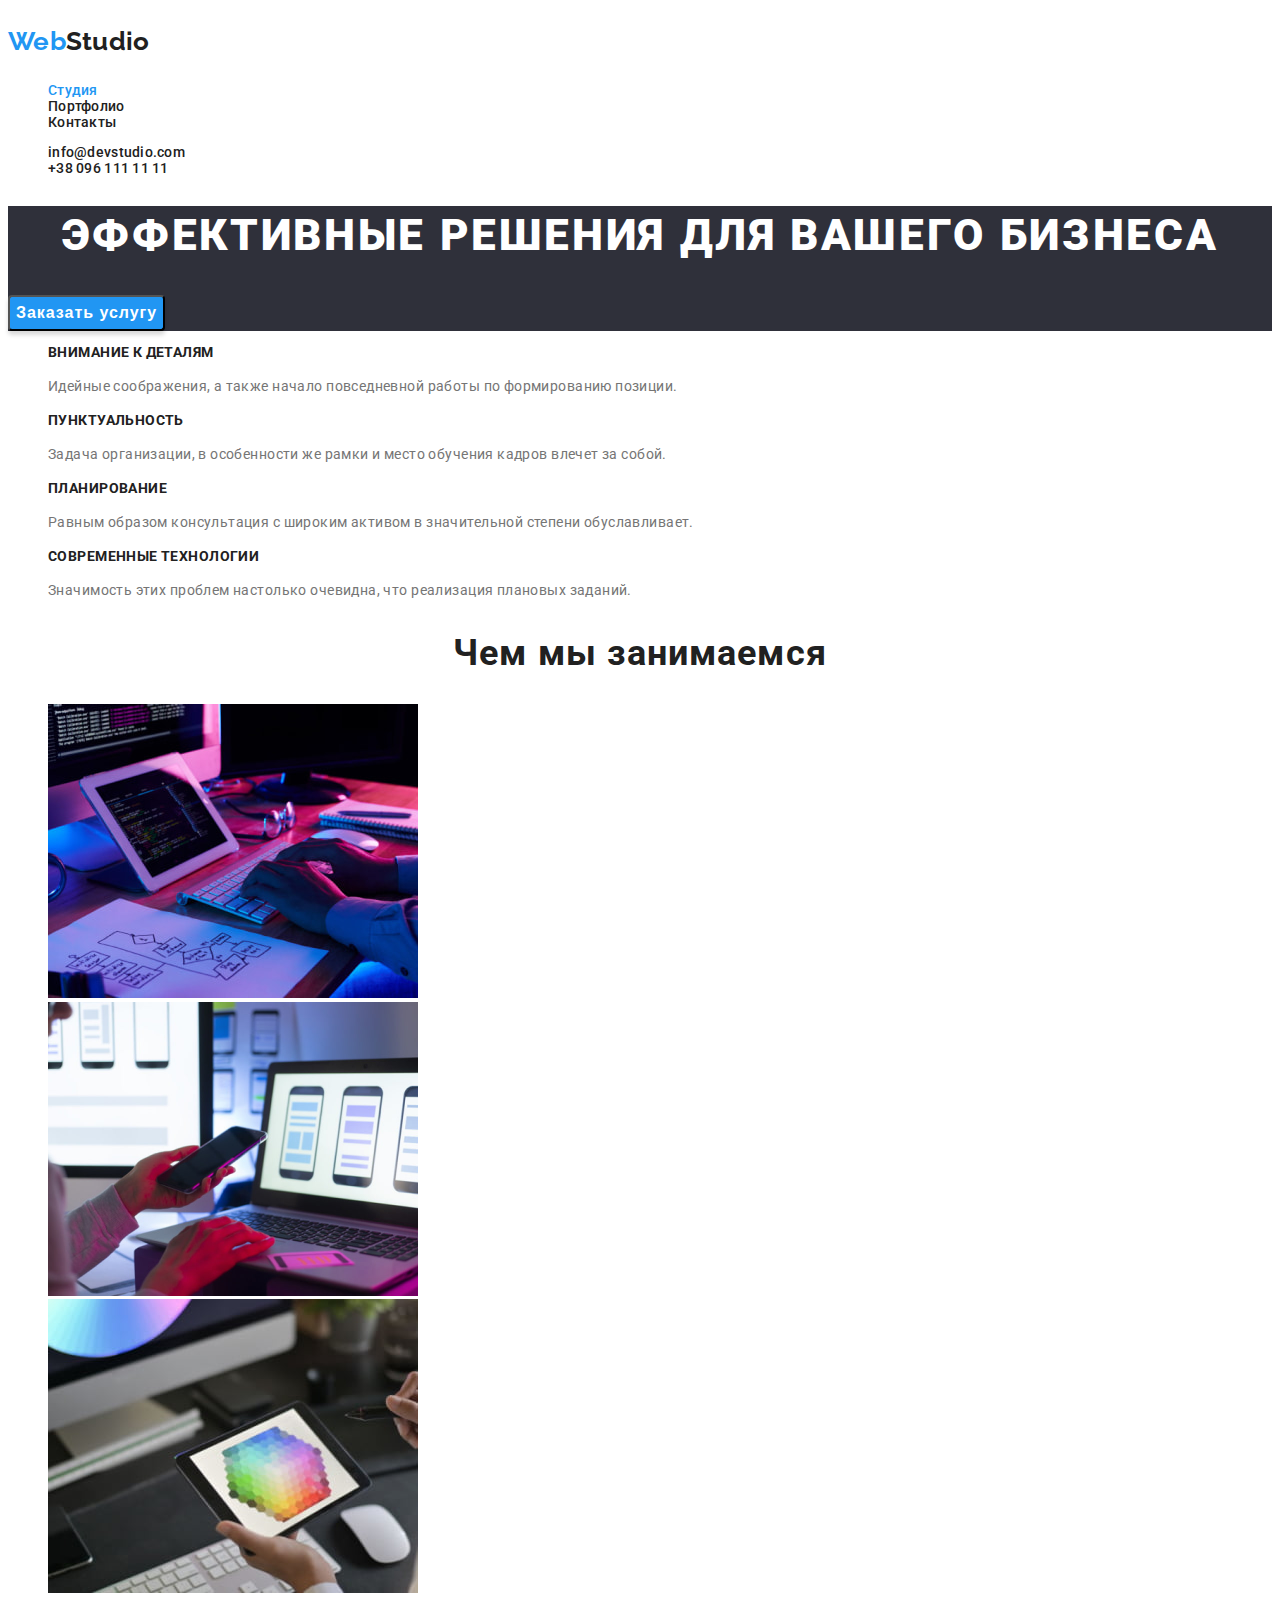
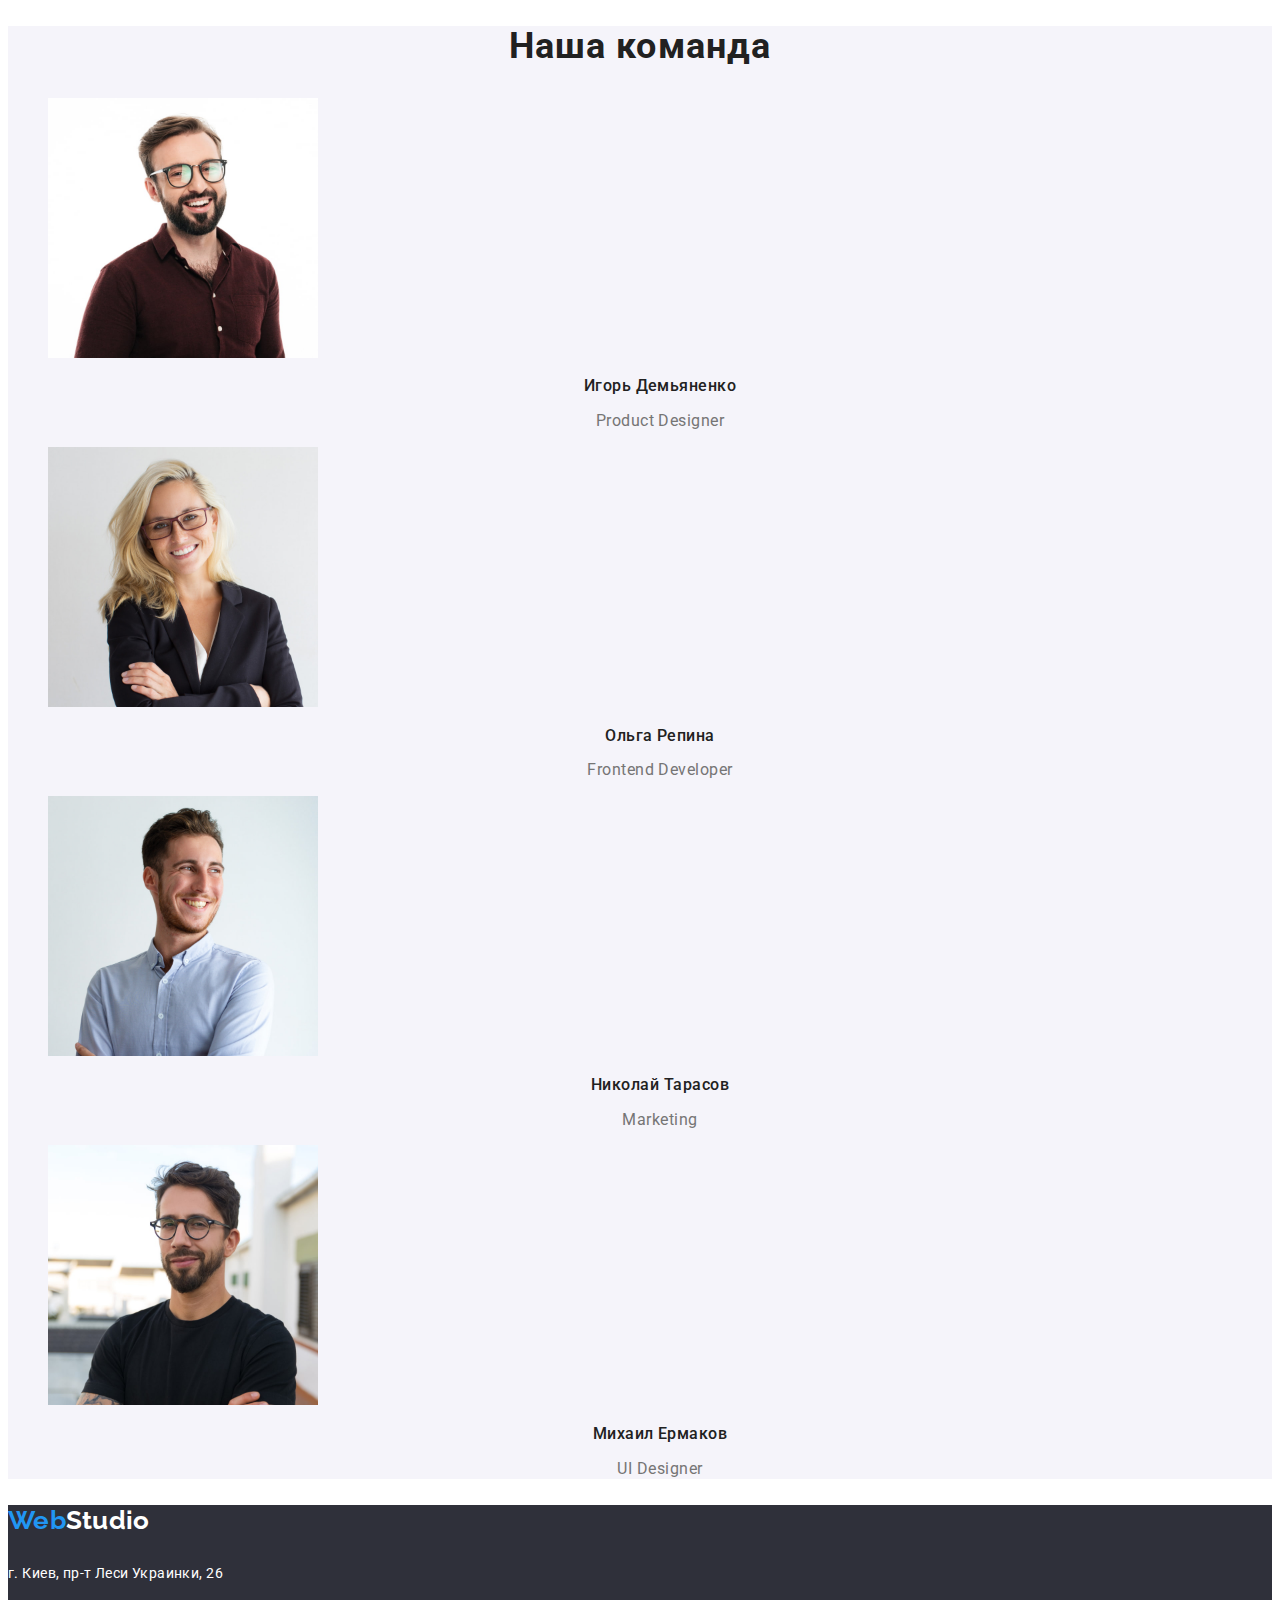
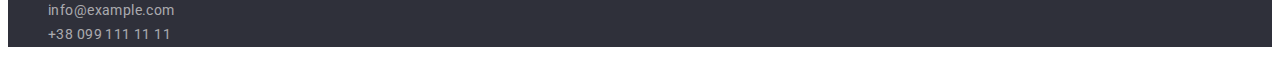
==== index.html @ ae21c17e "Initial commit" ====
<!DOCTYPE html>
<html lang="ru">
<head>
    <meta charset="UTF-8">
    <meta http-equiv="X-UA-Compatible" content="IE=edge">
    <meta name="viewport" content="width=device-width, initial-scale=1.0">
    <title>Web Studio</title>
<!-- Основные шрифты -->
<link rel="preconnect" href="https://fonts.googleapis.com"> 
<link rel="preconnect" href="https://fonts.gstatic.com" crossorigin> 
<link href="https://fonts.googleapis.com/css2?family=Raleway:wght@700&family=Roboto:wght@400;500;700;900&display=swap" rel="stylesheet"/>
<!--Кастомные стили-->
<link rel="stylesheet" href="./css/styles.css"/>
</head>

<body>
  <!--Шапка сайта-->
   <header class="header">
    <nav class="nav">
    <a href="./index.html" class="logo">
      <p lang="en"> <span class="logo-blue">Web</span>Studio</p></a>
     <ul class="site-nav">
       <li><a href="./index.html" style="color: #2196f3" class="site-nav-link current link list">Студия</a></li>
       <li><a href="./portfolio.html" class="site-nav-link link list">Портфолио</a></li>
       <li><a href="" class="site-nav-link link list">Контакты</a></li>
     </ul> 
    </nav>
    <ul class="communication">
   <li> <a class="contact link" href="mailto:info@devstudio.com">info@devstudio.com</a></li>
   <li> <a class="contact link" href="tel:+380961111111">+38 096 111 11 11</a></li>
    </ul>
   </header> 

   <!--Уникальный контент-->
   <main>
     <!-- секция герой -->
     <section class="hero">
<h1 class="hero-header">Эффективные решения для вашего бизнеса</h1>
<button class="button" type="button">Заказать услугу</button>
     </section>

   <!--особенности-->
      <section>
       <ul class="main">
         <li><h3 class="main-title">Внимание к деталям</h3>
         <p class="main-text">Идейные соображения, а также начало повседневной работы по формированию позиции.</p></li>
         <li><h3 class="main-title">Пунктуальность</h3>
         <p class="main-text">Задача организации, в особенности же рамки и место обучения кадров влечет за собой.</p></li>
         <li><h3 class="main-title">Планирование</h3>
         <p class="main-text">Равным образом консультация с широким активом в значительной степени обуславливает.</p></li>
         <li><h3 class="main-title">Современные технологии</h3>
         <p class="main-text">Значимость этих проблем настолько очевидна, что реализация плановых заданий.</p></li>
       </ul>
     </section>

     <section class="work">
       <h2 class="work-title">Чем мы занимаемся</h2>
     <!--Секция фотопрезентация-->
       <ul class="work">
         <li>
           <img src="./images/main/1.jpg" alt="наша работа" width="370" height="294">
         </li>
         <li>
           <img src="./images/main/2.jpg" alt="офис" width="370" height="294">
         </li>
        <li>
          <img src="./images/main/3.jpg" alt="графика" width="370" height="294">
        </li>
      </ul>
    </section>
<!--Секция команда-->
    <section class="team">
      <h2 class="team-title">Наша команда</h2>
<ul class="team-photo">
  <li>
    <img src="./images/team/ihor.jpg" alt="Игорь Демьяненко" width="270" height="260">
    <h3 class="team-name">Игорь Демьяненко</h3>
            <p lang="en" class="team-job">Product Designer</p>
  </li>
  <li>
    <img src="./images/team/olga.jpg" alt="Ольга Репина" width="270" height="260">
    <h3 class="team-name">Ольга Репина</h3>
            <p lang="en" class="team-job">Frontend Developer</p>
  </li>
  <li>
    <img src="./images/team/nikolay.jpg" alt="Николай Тарасов" width="270" height="260">
    <h3 class="team-name">Николай Тарасов</h3>
            <p lang="en" class="team-job">Marketing</p>
  </li>
  <li>
    <img src="./images/team/michael.jpg" alt="Михаил Ермаков" width="270" height="260">
    <h3 class="team-name">Михаил Ермаков</h3>
            <p lang="en" class="team-job">UI Designer</p>
  </li>
</ul>
    </section>
   </main>

   <footer class="footer">
    <a href="./index.html" class="logo-footer">
      <p lang="en"> <span class="logo-fw">Web</span>Studio</p></a>
    <address class="address">г. Киев, пр-т Леси Украинки, 26
  <ul>
 <li class="footer-address">
    <a href="mailto:info@example.com" class="footer-info">info@example.com</a>
  </li>
  <li class="footer-address">
    <a href="tel:+380991111111" class="footer-info">+38 099 111 11 11</a>
  </li>
</ul>
</address>
</footer>
  
</body>
</html>
---- css/styles.css ----
:root {
/* Основные шрифты и цвета */
--main-font: Roboto, sans-serif;
--secondary-font: Raleway, sans-serif;
color: #212121;
color: #757575;
color: #FFFFFF;
color: #2196F3;
color: #F5F4FA;
color: rgba(255, 255, 255, 0.6);}

body{
font-family: "Roboto";
font-size: 14px;
line-height: 1.17;
letter-spacing: 0.02em;
color: #212121;}

.logo-blue {color: #2196F3;}
.logo{
    text-decoration: none;
    font-family: 'Raleway';
    font-weight: 700;
    font-size: 26px;
    line-height: 1.19;
    color: #212121;}

.site-nav{
list-style:none;
font-weight: 500;
font-size: 14px;
line-height: 1.14;}
 
.link {text-decoration: none; list-style:none; color: #212121;}
.link:hover, .link:focus{color:  #2196F3}
.communication {
    text-decoration:none; list-style:none;
    font-weight: 500;
    font-size: 14px;
    line-height: 1.14;
    color: #757575;}

.hero {
background: #2F303A;
color: #FFFFFF;
font-weight: 900;
font-size: 44px;
line-height: 1.36;
text-align: center;
letter-spacing: 0.06em;
text-transform: uppercase;}
.hero-header {
    font-weight: 900;
    font-size: 44px;
    line-height: 1.36;
    text-align: center;
    letter-spacing: 0.06em;
    text-transform: uppercase;
    color: #FFFFFF;}

.button {
    font-weight: 700;
    font-size: 16px;
    line-height: 1.87;
    display: flex;
    align-items: center;
    text-align: center;
    letter-spacing: 0.06em;
    color: #FFFFFF;
    background: #2196F3;
    box-shadow: 0px 4px 4px rgba(0, 0, 0, 0.15);
    border-radius: 4px; }
.button:hover {
    font-weight: 700;
    font-size: 16px;
    line-height: 1.87;
    display: flex;
    align-items: center;
    text-align: center;
    letter-spacing: 0.06em;
    color: #FFFFFF;
    background: #188CE8;}

.main { list-style: none; background:#FFFFFF; ;}
.main-title {
    font-weight: 700;
    font-size: 14px;
    line-height: 1.14;
    letter-spacing: 0.03em;
    text-transform: uppercase;
    color: #212121;}
.main-text {
    font-weight: 400;
    font-size: 14px;
    line-height: 1.71;
    letter-spacing: 0.03em;
    color: #757575;}

.work {list-style:none;background: #FFFFFF;}
.work-title {
    font-weight: 700;
    font-size: 36px;
    line-height: 1.16;
    text-align: center;
    letter-spacing: 0.03em;
    color: #212121;}

.team {background: #F5F4FA;}
.team-title {
    font-weight: 700;
    font-size: 36px;
    line-height: 1.16;
    text-align: center;
    letter-spacing: 0.03em;
    color: #212121;}
.team-photo {list-style:none;}
.team-name {
    font-weight: 500;
    font-size: 16px;
    line-height: 1.18;
    text-align: center;
    letter-spacing: 0.03em;
    color: #212121; }
.team-job {
font-weight: 400;
font-size: 16px;
line-height: 1.18;
text-align: center;
letter-spacing: 0.03em;
color: #757575;}

.footer {background:#2F303A;}

.logo-fw {color: #2196F3;}
.logo-footer {text-decoration: none;
    font-family: 'Raleway';
    font-weight: 700;
    font-size: 26px;
    line-height: 1.19;
    color: #FFFFFF;}
.address {
font-style: normal;
font-weight: 400;
font-size: 14px;
line-height: 1.71;
letter-spacing: 0.03em;
color: #FFFFFF;}

.footer-address {list-style: none;}
.footer-info {
text-decoration: none;
font-style: normal;
font-weight: 400;
font-size: 14px;
line-height: 1.71;
letter-spacing: 0.03em;
color: rgba(255, 255, 255, 0.6);
}

.footer .footer-info:hover,
.footer .footer-info:focus {
  color: var(--color-accent);}
.portfolio {list-style: none;}
.portfolio-title {
font-weight: 700;
font-size: 18px;
line-height: 2;
letter-spacing: 0.06em;
color: #212121;}

.portfolio-type {
font-weight: 400;
font-size: 16px;
line-height: 1.87;
letter-spacing: 0.03em;
color: #757575}

button {
    appearance: auto;
    writing-mode: horizontal-tb;
    text-rendering: auto;
    color: -internal-light-dark(black, white);
    letter-spacing: normal;
    word-spacing: normal;
    line-height: normal;
    text-transform: none;
    text-indent: 0px;
    text-shadow: none;
    display: inline-block;
    text-align: center;
    align-items: flex-start;
    cursor: pointer;
    box-sizing: border-box;
    background-color: -internal-light-dark(rgb(239, 239, 239), rgb(59, 59, 59));
    margin: 0em;
    padding: 1px 6px;
    border-width: 2px;
    border-style: outset;
    border-color: -internal-light-dark(rgb(118, 118, 118), rgb(133, 133, 133));
    border-image: initial;
font-style: normal;
font-weight: 500;
font-size: 16px;
line-height:1.62;
text-align: center;
letter-spacing: 0.03em;
color: #212121}

.all-button {list-style: none;}
.button1 {
    font-weight: 500;
    font-size: 16px;
    line-height: 1.62;
    text-align: center;
    letter-spacing: 0.03em;
    color: #FFFFFF;
    background: #2196F3;
    box-shadow: 0px 3px 1px rgba(0, 0, 0, 0.1), 0px 1px 2px rgba(0, 0, 0, 0.08), 0px 2px 2px rgba(0, 0, 0, 0.12);
    border-radius: 4px;}

.allbuttons {
    font-weight: 500;
    font-size: 16px;
    line-height: 1.62;
    text-align: center;
    letter-spacing: 0.03em;
    color: #212121;
width: 128px;
height: 38px;
left: 576px;
top: 174px;
background: #F5F4FA;
border-radius: 4px;}
.allbuttons:hover, .allbuttons:focus {
    font-weight: 500;
    font-size: 16px;
    line-height: 1.62;
    text-align: center;
    letter-spacing: 0.03em;
    color: #FFFFFF;
    background: #2196F3;
    box-shadow: 0px 3px 1px rgba(0, 0, 0, 0.1), 0px 1px 2px rgba(0, 0, 0, 0.08), 0px 2px 2px rgba(0, 0, 0, 0.12);
    border-radius: 4px;}
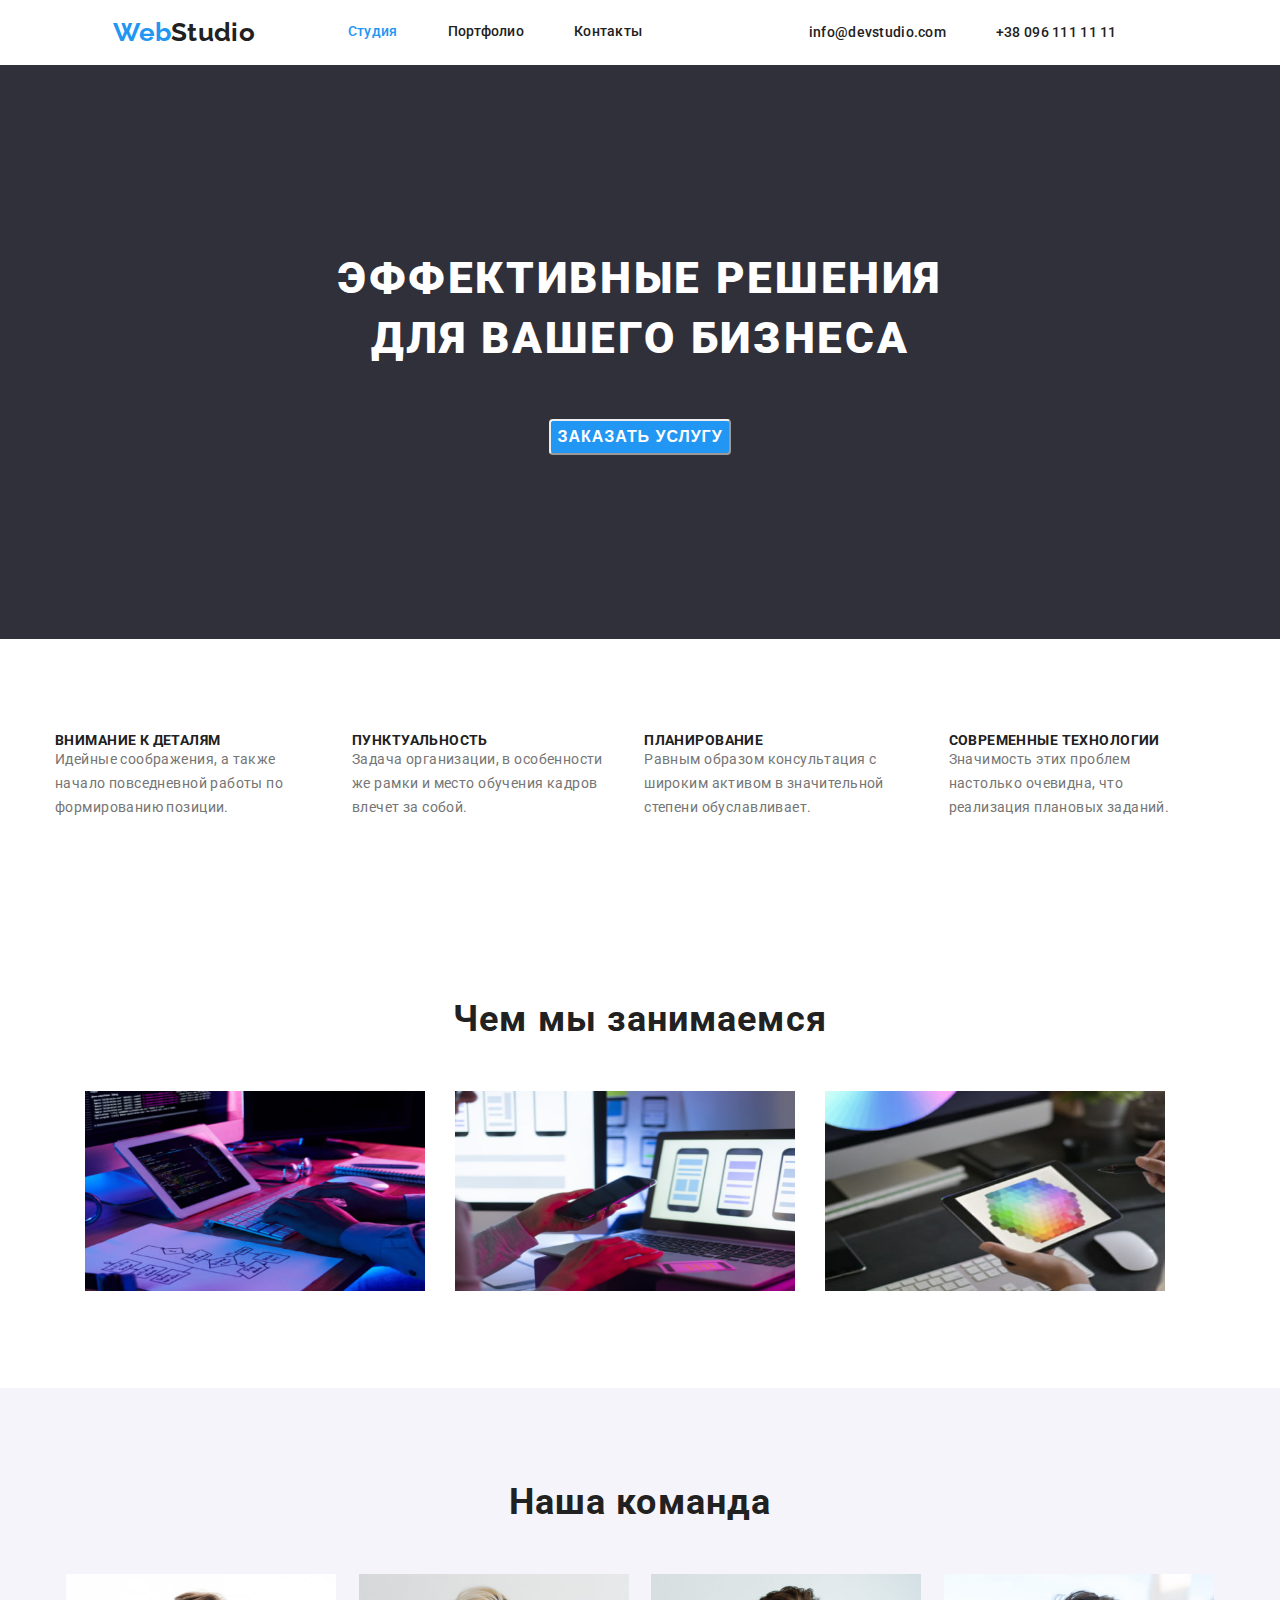
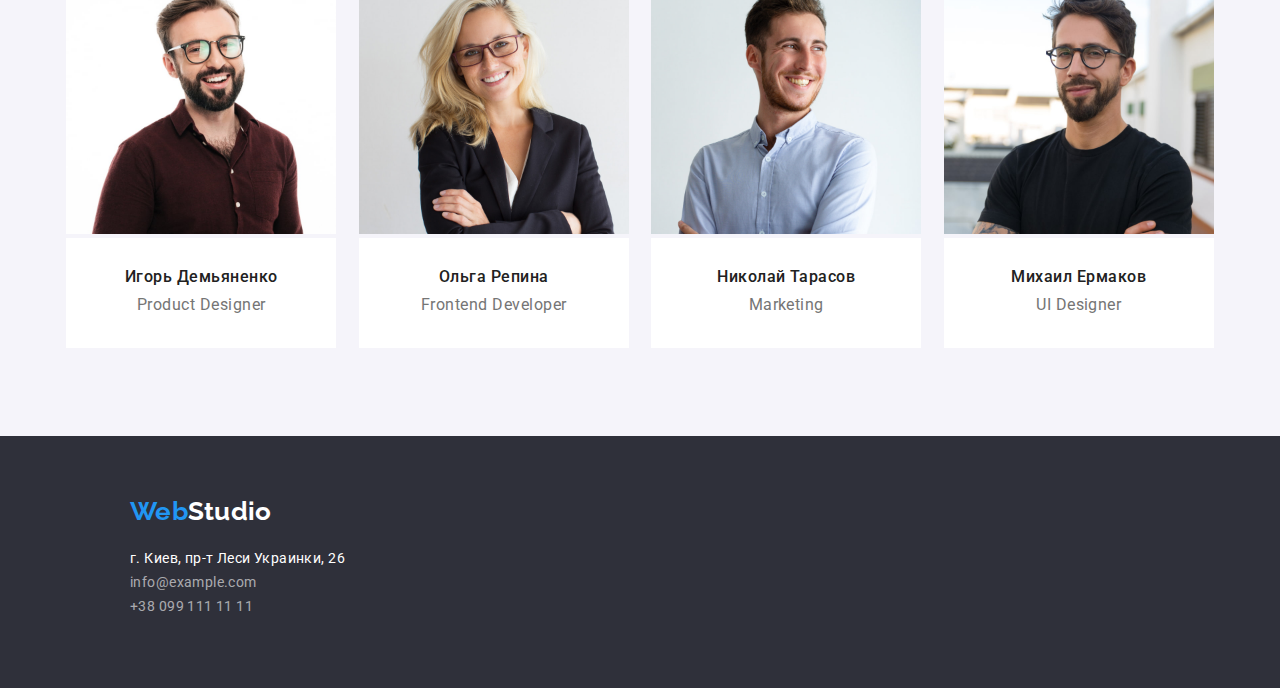
==== commit ce5bec49: "final" ====
--- a/index.html
+++ b/index.html
@@ -10,12 +10,14 @@
 <link rel="preconnect" href="https://fonts.gstatic.com" crossorigin> 
 <link href="https://fonts.googleapis.com/css2?family=Raleway:wght@700&family=Roboto:wght@400;500;700;900&display=swap" rel="stylesheet"/>
 <!--Кастомные стили-->
+<link rel="stylesheet" href="https://cdnjs.cloudflare.com/ajax/libs/modern-normalize/1.1.0/modern-normalize.min.css" integrity="sha512-wpPYUAdjBVSE4KJnH1VR1HeZfpl1ub8YT/NKx4PuQ5NmX2tKuGu6U/JRp5y+Y8XG2tV+wKQpNHVUX03MfMFn9Q==" crossorigin="anonymous" referrerpolicy="no-referrer" />
 <link rel="stylesheet" href="./css/styles.css"/>
 </head>
 
 <body>
   <!--Шапка сайта-->
    <header class="header">
+    <div class="container header">
     <nav class="nav">
     <a href="./index.html" class="logo">
       <p lang="en"> <span class="logo-blue">Web</span>Studio</p></a>
@@ -29,18 +31,21 @@
    <li> <a class="contact link" href="mailto:info@devstudio.com">info@devstudio.com</a></li>
    <li> <a class="contact link" href="tel:+380961111111">+38 096 111 11 11</a></li>
     </ul>
-   </header> 
+   </header> </div>
 
    <!--Уникальный контент-->
    <main>
      <!-- секция герой -->
-     <section class="hero">
-<h1 class="hero-header">Эффективные решения для вашего бизнеса</h1>
-<button class="button" type="button">Заказать услугу</button>
+     <section class="hero-section">
+       <div class="container hero">
+<h1 class="hero-header hero">Эффективные решения для вашего бизнеса</h1>
+<button class="button hero" type="button">Заказать услугу</button>
+       </div>
      </section>
 
    <!--особенности-->
       <section>
+        <div class="container">
        <ul class="main">
          <li><h3 class="main-title">Внимание к деталям</h3>
          <p class="main-text">Идейные соображения, а также начало повседневной работы по формированию позиции.</p></li>
@@ -52,24 +57,30 @@
          <p class="main-text">Значимость этих проблем настолько очевидна, что реализация плановых заданий.</p></li>
        </ul>
      </section>
+  <!--Секция фотопрезентация-->
+     
+<section>
+  <div class="wtitle">
+    <h2 class="work-title">Чем мы занимаемся</h2>
 
-     <section class="work">
-       <h2 class="work-title">Чем мы занимаемся</h2>
-     <!--Секция фотопрезентация-->
+
+
        <ul class="work">
-         <li>
-           <img src="./images/main/1.jpg" alt="наша работа" width="370" height="294">
+         <li class="photowork">
+           <img  class="workphoto" src="./images/main/1.jpg" alt="наша работа" width="370" height="294">
          </li>
-         <li>
-           <img src="./images/main/2.jpg" alt="офис" width="370" height="294">
+         <li class="photowork">
+           <img class="workphoto" src="./images/main/2.jpg" alt="офис" width="370" height="294">
          </li>
-        <li>
-          <img src="./images/main/3.jpg" alt="графика" width="370" height="294">
+        <li  class="photowork">
+          <img class="workphoto" src="./images/main/3.jpg" alt="графика" width="370" height="294">
         </li>
       </ul>
+    </div>
     </section>
 <!--Секция команда-->
     <section class="team">
+      <div class="team container">
       <h2 class="team-title">Наша команда</h2>
 <ul class="team-photo">
   <li>
@@ -93,10 +104,12 @@
             <p lang="en" class="team-job">UI Designer</p>
   </li>
 </ul>
+</div>
     </section>
    </main>
 
    <footer class="footer">
+     <div class="container footer">
     <a href="./index.html" class="logo-footer">
       <p lang="en"> <span class="logo-fw">Web</span>Studio</p></a>
     <address class="address">г. Киев, пр-т Леси Украинки, 26
@@ -108,8 +121,9 @@
     <a href="tel:+380991111111" class="footer-info">+38 099 111 11 11</a>
   </li>
 </ul>
+</div>
 </address>
 </footer>
   
 </body>
-</html>+</html>
--- a/css/styles.css
+++ b/css/styles.css
@@ -1,243 +1,335 @@
 :root {
-/* Основные шрифты и цвета */
---main-font: Roboto, sans-serif;
---secondary-font: Raleway, sans-serif;
-color: #212121;
-color: #757575;
-color: #FFFFFF;
-color: #2196F3;
-color: #F5F4FA;
-color: rgba(255, 255, 255, 0.6);}
-
-body{
-font-family: "Roboto";
-font-size: 14px;
-line-height: 1.17;
-letter-spacing: 0.02em;
-color: #212121;}
-
-.logo-blue {color: #2196F3;}
-.logo{
-    text-decoration: none;
-    font-family: 'Raleway';
-    font-weight: 700;
-    font-size: 26px;
-    line-height: 1.19;
+    /* Основные шрифты и цвета */
+    --main-font: Roboto, sans-serif;
+    --secondary-font: Raleway, sans-serif;
+    color: #212121;
+    color: #757575;
+    color: #FFFFFF;
+    color: #2196F3;
+    color: #F5F4FA;
+    color: rgba(255, 255, 255, 0.6);}
+    * {
+    margin:0;
+    padding:0;
+    list-style:none;
+    box-sizing:border-box;
+    }
+    
+    h1,
+    h2,
+    h3,
+    h4,
+    h5,
+    h6,
+    p { margin: 0; text-decoration: none;}
+     ul, ol {margin:0;padding-left:0;}
+    button {cursor:pointer;}
+    body {
+    margin:0 auto; 
+    
+    font-family:"Roboto", sans-serif;
+    font-size: 14px;
+    line-height: 1.17;
+    letter-spacing: 0.02em;
     color: #212121;}
-
-.site-nav{
-list-style:none;
-font-weight: 500;
-font-size: 14px;
-line-height: 1.14;}
- 
-.link {text-decoration: none; list-style:none; color: #212121;}
-.link:hover, .link:focus{color:  #2196F3}
-.communication {
-    text-decoration:none; list-style:none;
+    
+    .container {
+        display:flex;
+        flex-direction:row;
+        width: 1200px;
+        padding-left: 15px;
+        padding-right: 15px;
+        margin: 0 auto;
+    }
+    
+    
+    .header {
+        display:flex; 
+        justify-content: space-around;
+        max-height:80px ;
+        align-items: center;
+    }
+    .logo-blue {color: #2196F3;}
+    .logo{
+        display:flex;
+        text-decoration: none;
+        font-family: 'Raleway';
+        font-weight: 700;
+        font-size: 26px;
+        line-height: 1.19;
+        color: #212121;
+        padding-right: 93px;
+        align-items: center;}
+    
+    .site-nav{
+    list-style:none;
     font-weight: 500;
     font-size: 14px;
     line-height: 1.14;
-    color: #757575;}
-
-.hero {
-background: #2F303A;
-color: #FFFFFF;
-font-weight: 900;
-font-size: 44px;
-line-height: 1.36;
-text-align: center;
-letter-spacing: 0.06em;
-text-transform: uppercase;}
-.hero-header {
+    display:flex; 
+    align-items: center;
+    justify-content:space-around;
+    padding-top: 24px;
+    padding-bottom: 25px;
+    
+    }
+     
+    .link {text-decoration: none; list-style:none; color: #212121;margin-right: 50px;}
+    .link:hover, .link:focus{color:  #2196F3}
+    .communication {
+        text-decoration:none; list-style:none;
+        font-weight: 500;
+        font-size: 14px;
+        line-height: 1.14;
+        color: #757575;
+        display:flex;
+        align-items: center; 
+        
+    }
+    
+    .hero {
+    background: #2F303A;
+    color: #FFFFFF;
     font-weight: 900;
     font-size: 44px;
     line-height: 1.36;
     text-align: center;
     letter-spacing: 0.06em;
     text-transform: uppercase;
-    color: #FFFFFF;}
-
-.button {
-    font-weight: 700;
+    display: flex;
+      flex-direction: column;
+      justify-content: center;
+      align-items: center;
+      
+    }
+    .hero-section {
+        padding-top: 184px;
+        padding-bottom: 184px;
+        background-color:  #2F303A;
+        margin-bottom: 94px;}
+    .hero-header {
+        font-weight: 900;
+        font-size: 44px;
+        line-height: 1.36;
+        text-align: center;
+        letter-spacing: 0.06em;
+        text-transform: uppercase;
+        color: #FFFFFF;
+        display:flex; 
+        max-width: 696px;
+    padding-bottom: 50px;
+    }
+    
+    .button {
+        font-weight: 700;
+        font-size: 16px;
+        line-height: 1.87;
+        display: flex;
+        align-items: center;
+        text-align: center;
+        letter-spacing: 0.06em;
+        color: #FFFFFF;
+        background: #2196F3;
+        box-shadow: 0px 1px 1px rgba(0, 0, 0, 0);
+        border-radius: 4px;}
+    .button:hover {
+        font-weight: 700;
+        font-size: 16px;
+        line-height: 1.87;
+        display: flex;
+        align-items: center;
+        text-align: center;
+        letter-spacing: 0.06em;
+        color: #FFFFFF;
+        background: #188CE8;}
+    
+    .main { list-style: none; background:#FFFFFF; 
+        display:flex;
+    }
+    .main-title {
+        font-weight: 700;
+        font-size: 14px;
+        line-height: 1.14;
+        letter-spacing: 0.03em;
+        text-transform: uppercase;
+        color: #212121;}
+    .main-text {
+        font-weight: 400;
+        font-size: 14px;
+        line-height: 1.71;
+        letter-spacing: 0.03em;
+        color: #757575; 
+        display:flex;
+        padding-right: 30px; 
+        padding-bottom: 179px;}
+    
+    
+    
+    .work-title {
+        font-weight: 700;
+        font-size: 36px;
+        line-height: 1.16;
+        text-align: center;
+        letter-spacing: 0.03em;
+        color: #212121; display: flex; justify-content: center;padding-bottom: 50px;}
+    
+    .work {display: flex; flex-wrap:wrap;justify-content: center;}
+    
+    .workphoto {padding-right: 30px;padding-bottom: 94px;}
+    
+    
+    
+    
+    .team {background: #F5F4FA; display:block;flex-wrap: wrap; max-height: 648px;}
+    .team-title {
+        font-weight: 700;
+        font-size: 36px;
+        line-height: 1.16;
+        text-align: center;
+        letter-spacing: 0.03em;
+        color: #212121;
+    padding-top: 94px; padding-bottom: 50px;}
+    .team-photo {list-style:none;display:flex; justify-content: space-around;padding-bottom: 94px;}
+    .team-name {
+        font-weight: 500;
+        font-size: 16px;
+        line-height: 1.18;
+        text-align: center;
+        letter-spacing: 0.03em;
+        color: #212121; padding-top: 30px;background-color: #FFFFFF;}
+    .team-job {
+    font-weight: 400;
     font-size: 16px;
-    line-height: 1.87;
-    display: flex;
-    align-items: center;
+    line-height: 1.18;
     text-align: center;
-    letter-spacing: 0.06em;
-    color: #FFFFFF;
-    background: #2196F3;
-    box-shadow: 0px 4px 4px rgba(0, 0, 0, 0.15);
-    border-radius: 4px; }
-.button:hover {
-    font-weight: 700;
-    font-size: 16px;
-    line-height: 1.87;
-    display: flex;
-    align-items: center;
-    text-align: center;
-    letter-spacing: 0.06em;
-    color: #FFFFFF;
-    background: #188CE8;}
-
-.main { list-style: none; background:#FFFFFF; ;}
-.main-title {
-    font-weight: 700;
-    font-size: 14px;
-    line-height: 1.14;
-    letter-spacing: 0.03em;
-    text-transform: uppercase;
-    color: #212121;}
-.main-text {
+    letter-spacing: 0.03em;
+    color: #757575;padding-top: 10px;padding-bottom:  33px;background-color: #FFFFFF;}
+    .footer {background:#2F303A;display:flex; flex-direction: column; justify-content: flex-start;max-height: 252px;padding-bottom: 60px; padding-left: 60px;}
+    
+    .logo-fw {color: #2196F3;}
+    .logo-footer {text-decoration: none;
+        font-family: 'Raleway';
+        font-weight: 700;
+        font-size: 26px;
+        line-height: 1.19;
+        color: #FFFFFF;
+    padding-top: 60px;
+    padding-bottom: 20px;
+    }
+    .address {
+    font-style: normal;
     font-weight: 400;
     font-size: 14px;
     line-height: 1.71;
     letter-spacing: 0.03em;
+    color: #FFFFFF;}
+    
+    .footer-address {list-style: none;}
+    .footer-info {
+    text-decoration: none;
+    font-style: normal;
+    font-weight: 400;
+    font-size: 14px;
+    line-height: 1.71;
+    letter-spacing: 0.03em;
+    color: rgba(255, 255, 255, 0.6);
+    }
+    
+    .footer .footer-info:hover,
+    .footer .footer-info:focus {
+      color: var(--color-accent);}
+    .portfolio {list-style: none; display: block; padding-bottom: 30px;}
+    .portfolio-title {
+    font-weight: 700;
+    font-size: 18px;
+    line-height: 2;
+    letter-spacing: 0.06em;
+    color: #212121;}
+    
+    .portfolio-type {
+    font-weight: 400;
+    font-size: 16px;
+    line-height: 1.87;
+    letter-spacing: 0.03em;
     color: #757575;}
-
-.work {list-style:none;background: #FFFFFF;}
-.work-title {
-    font-weight: 700;
-    font-size: 36px;
-    line-height: 1.16;
-    text-align: center;
-    letter-spacing: 0.03em;
-    color: #212121;}
-
-.team {background: #F5F4FA;}
-.team-title {
-    font-weight: 700;
-    font-size: 36px;
-    line-height: 1.16;
-    text-align: center;
-    letter-spacing: 0.03em;
-    color: #212121;}
-.team-photo {list-style:none;}
-.team-name {
+    
+    button {
+       
+        border:0;
+        appearance: auto;
+        writing-mode: horizontal-tb;
+        text-rendering: auto;
+        color: -internal-light-dark(black, white);
+        letter-spacing: normal;
+        word-spacing: normal;
+        line-height: normal;
+        text-transform: none;
+        text-indent: 0px;
+        text-shadow: none;
+        display: inline-block;
+        text-align: center;
+        align-items: flex-start;
+        cursor: pointer;
+        box-sizing: border-box;
+        background-color: -internal-light-dark(rgb(239, 239, 239), rgb(59, 59, 59));
+        margin: 0em;
+        padding: 1px 6px;
+        border-width: 2px;
+        border-style: outset;
+        border-color: -internal-light-dark(rgb(118, 118, 118), rgb(133, 133, 133));
+        border-image: initial;
+        box-shadow: none;
+    font-style: normal;
     font-weight: 500;
     font-size: 16px;
-    line-height: 1.18;
+    line-height:1.62;
     text-align: center;
     letter-spacing: 0.03em;
-    color: #212121; }
-.team-job {
-font-weight: 400;
-font-size: 16px;
-line-height: 1.18;
-text-align: center;
-letter-spacing: 0.03em;
-color: #757575;}
-
-.footer {background:#2F303A;}
-
-.logo-fw {color: #2196F3;}
-.logo-footer {text-decoration: none;
-    font-family: 'Raleway';
-    font-weight: 700;
-    font-size: 26px;
-    line-height: 1.19;
-    color: #FFFFFF;}
-.address {
-font-style: normal;
-font-weight: 400;
-font-size: 14px;
-line-height: 1.71;
-letter-spacing: 0.03em;
-color: #FFFFFF;}
-
-.footer-address {list-style: none;}
-.footer-info {
-text-decoration: none;
-font-style: normal;
-font-weight: 400;
-font-size: 14px;
-line-height: 1.71;
-letter-spacing: 0.03em;
-color: rgba(255, 255, 255, 0.6);
-}
-
-.footer .footer-info:hover,
-.footer .footer-info:focus {
-  color: var(--color-accent);}
-.portfolio {list-style: none;}
-.portfolio-title {
-font-weight: 700;
-font-size: 18px;
-line-height: 2;
-letter-spacing: 0.06em;
-color: #212121;}
-
-.portfolio-type {
-font-weight: 400;
-font-size: 16px;
-line-height: 1.87;
-letter-spacing: 0.03em;
-color: #757575}
-
-button {
-    appearance: auto;
-    writing-mode: horizontal-tb;
-    text-rendering: auto;
-    color: -internal-light-dark(black, white);
-    letter-spacing: normal;
-    word-spacing: normal;
-    line-height: normal;
-    text-transform: none;
-    text-indent: 0px;
-    text-shadow: none;
-    display: inline-block;
-    text-align: center;
-    align-items: flex-start;
-    cursor: pointer;
-    box-sizing: border-box;
-    background-color: -internal-light-dark(rgb(239, 239, 239), rgb(59, 59, 59));
-    margin: 0em;
-    padding: 1px 6px;
-    border-width: 2px;
-    border-style: outset;
-    border-color: -internal-light-dark(rgb(118, 118, 118), rgb(133, 133, 133));
-    border-image: initial;
-font-style: normal;
-font-weight: 500;
-font-size: 16px;
-line-height:1.62;
-text-align: center;
-letter-spacing: 0.03em;
-color: #212121}
-
-.all-button {list-style: none;}
-.button1 {
-    font-weight: 500;
-    font-size: 16px;
-    line-height: 1.62;
-    text-align: center;
-    letter-spacing: 0.03em;
-    color: #FFFFFF;
-    background: #2196F3;
-    box-shadow: 0px 3px 1px rgba(0, 0, 0, 0.1), 0px 1px 2px rgba(0, 0, 0, 0.08), 0px 2px 2px rgba(0, 0, 0, 0.12);
-    border-radius: 4px;}
-
-.allbuttons {
-    font-weight: 500;
-    font-size: 16px;
-    line-height: 1.62;
-    text-align: center;
-    letter-spacing: 0.03em;
-    color: #212121;
-width: 128px;
-height: 38px;
-left: 576px;
-top: 174px;
-background: #F5F4FA;
-border-radius: 4px;}
-.allbuttons:hover, .allbuttons:focus {
-    font-weight: 500;
-    font-size: 16px;
-    line-height: 1.62;
-    text-align: center;
-    letter-spacing: 0.03em;
-    color: #FFFFFF;
-    background: #2196F3;
-    box-shadow: 0px 3px 1px rgba(0, 0, 0, 0.1), 0px 1px 2px rgba(0, 0, 0, 0.08), 0px 2px 2px rgba(0, 0, 0, 0.12);
-    border-radius: 4px;}+    color: #212121; display: flex; justify-content: center; align-items: center;}
+    
+    .all-button {list-style: none;display: flex;padding-top: 94px; justify-content: center; padding-bottom: 50px;}
+    .button1 {
+        border:0;
+        font-weight: 500;
+        font-size: 16px;
+        line-height: 1.62;
+        text-align: center;
+        letter-spacing: 0.03em;
+        height: 38px;
+        color: #FFFFFF;
+        background: #2196F3;
+        box-shadow: 0px 3px 1px rgba(0, 0, 0, 0.1), 0px 1px 2px rgba(0, 0, 0, 0.08), 0px 2px 2px rgba(0, 0, 0, 0.12);
+        border-radius: 4px;margin-right: 8px;border-color: #F5F4FA; }
+    
+    .allbuttons {
+        border:0;
+        font-weight: 500;
+        font-size: 16px;
+        line-height: 1.62;
+        text-align: center;
+        letter-spacing: 0.03em;
+        color: #212121;
+    width: 128px;
+    height: 38px;
+    left: 576px;
+    top: 174px;
+    background: #F5F4FA;
+    border-radius: 4px;display: flex; margin-right: 8px; border-color: #F5F4FA;}
+    
+    .allbuttons:hover, .allbuttons:focus {
+        font-weight: 500;
+        font-size: 16px;
+        line-height: 1.62;
+        text-align: center;
+        letter-spacing: 0.03em;
+        color: #FFFFFF;
+        background: #2196F3;
+        box-shadow: 0px 3px 1px rgba(0, 0, 0, 0.1), 0px 1px 2px rgba(0, 0, 0, 0.08), 0px 2px 2px rgba(0, 0, 0, 0.12);
+        border-radius: 4px;}
+    
+      nav {display: flex; align-items: center;}  
+          
+    .portfolio-list {display: flex;flex-wrap: wrap;min-height: 1170px;}    
+    .portfolio-photo1 {padding-right: 30px;}
+    .portfolio-type {padding-bottom: 60px;}
+    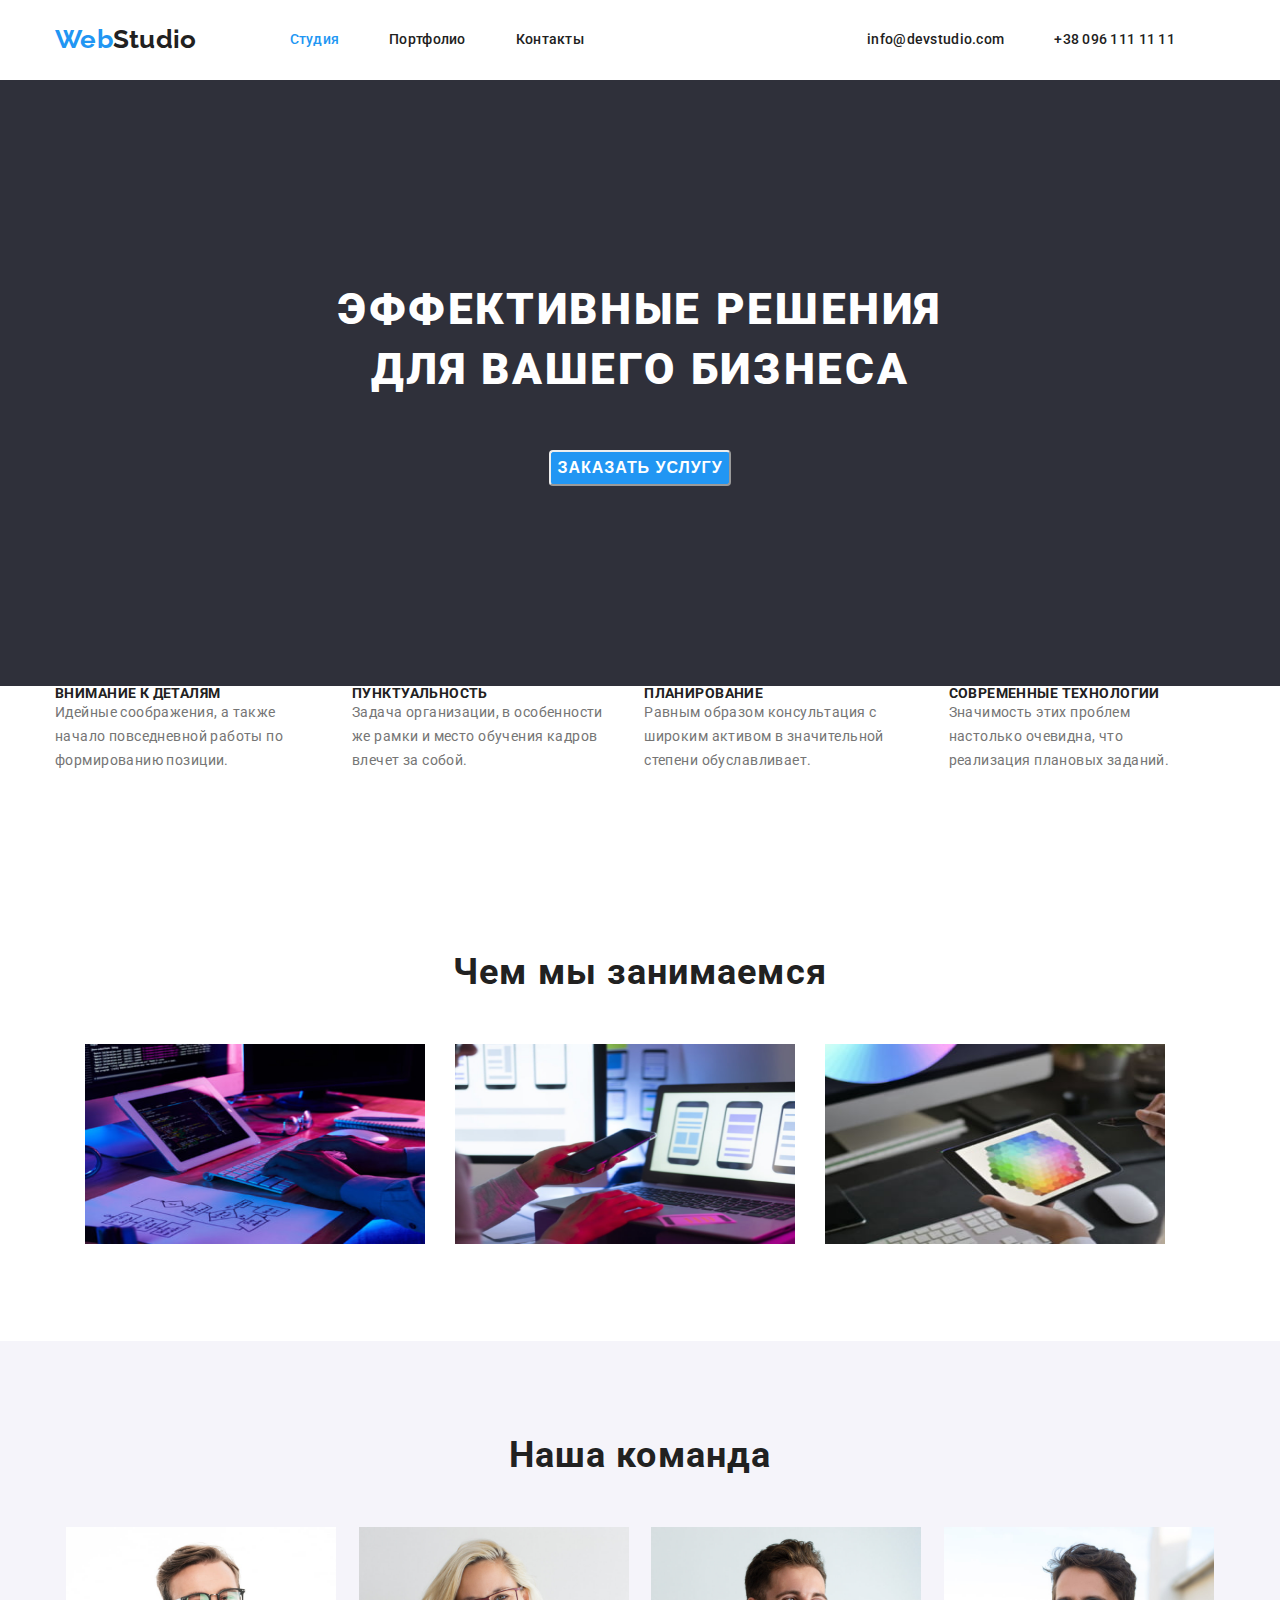
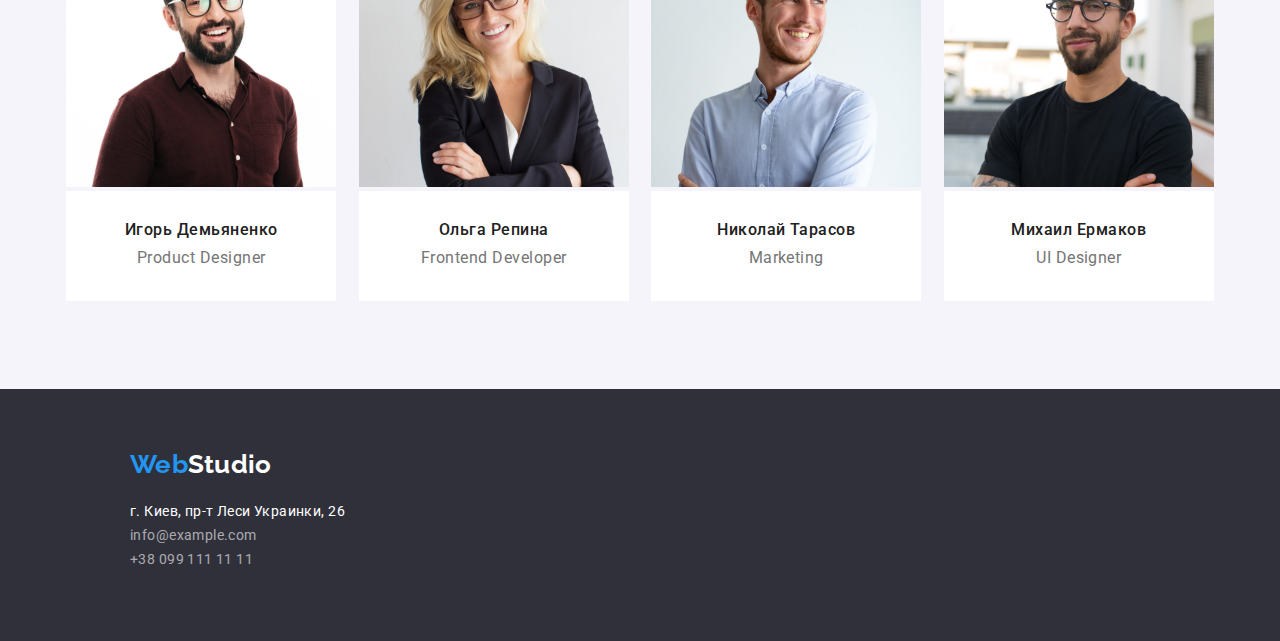
==== commit c821f363: "2" ====
--- a/index.html
+++ b/index.html
@@ -17,7 +17,7 @@
 <body>
   <!--Шапка сайта-->
    <header class="header">
-    <div class="container header">
+    <div class="container ">
     <nav class="nav">
     <a href="./index.html" class="logo">
       <p lang="en"> <span class="logo-blue">Web</span>Studio</p></a>
--- a/css/styles.css
+++ b/css/styles.css
@@ -36,13 +36,13 @@
     .container {
         display:flex;
         flex-direction:row;
-        width: 1200px;
+        width: 1200px; 
         padding-left: 15px;
         padding-right: 15px;
         margin: 0 auto;
     }
     
-    
+    .section {padding-top: 94px;padding-bottom: 94px;}
     .header {
         display:flex; 
         justify-content: space-around;
@@ -58,8 +58,10 @@
         font-size: 26px;
         line-height: 1.19;
         color: #212121;
-        padding-right: 93px;
-        align-items: center;}
+        margin-right: 93px;
+        align-items: center;
+        padding-top: 24px;
+        padding-bottom:25px ;}
     
     .site-nav{
     list-style:none;
@@ -69,8 +71,8 @@
     display:flex; 
     align-items: center;
     justify-content:space-around;
-    padding-top: 24px;
-    padding-bottom: 25px;
+    padding-top: 32px;
+    padding-bottom: 32px;
     
     }
      
@@ -84,7 +86,7 @@
         color: #757575;
         display:flex;
         align-items: center; 
-        
+        margin-left: auto;
     }
     
     .hero {
@@ -103,10 +105,9 @@
       
     }
     .hero-section {
-        padding-top: 184px;
-        padding-bottom: 184px;
-        background-color:  #2F303A;
-        margin-bottom: 94px;}
+        padding-top: 200px;
+        padding-bottom: 200px;
+        background-color:  #2F303A;}
     .hero-header {
         font-weight: 900;
         font-size: 44px;
@@ -117,7 +118,7 @@
         color: #FFFFFF;
         display:flex; 
         max-width: 696px;
-    padding-bottom: 50px;
+        margin-bottom: 50px;
     }
     
     .button {
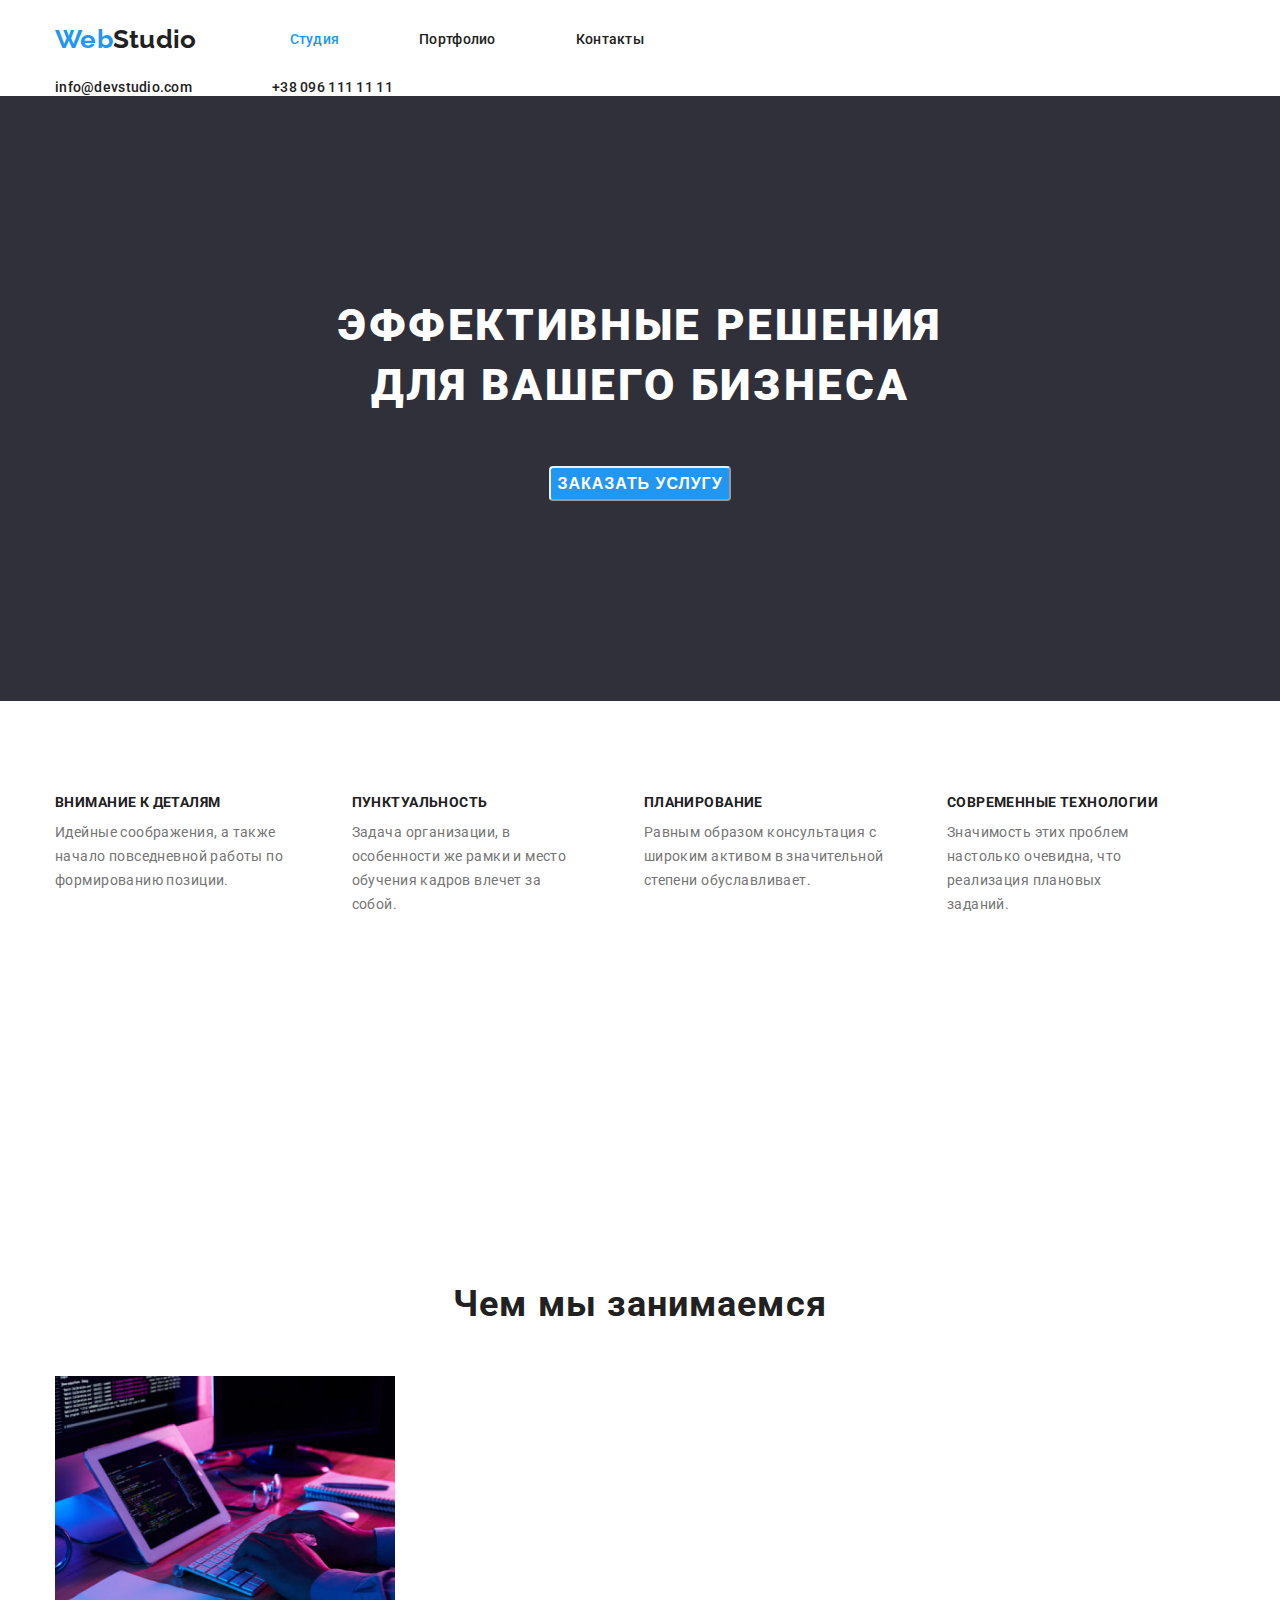
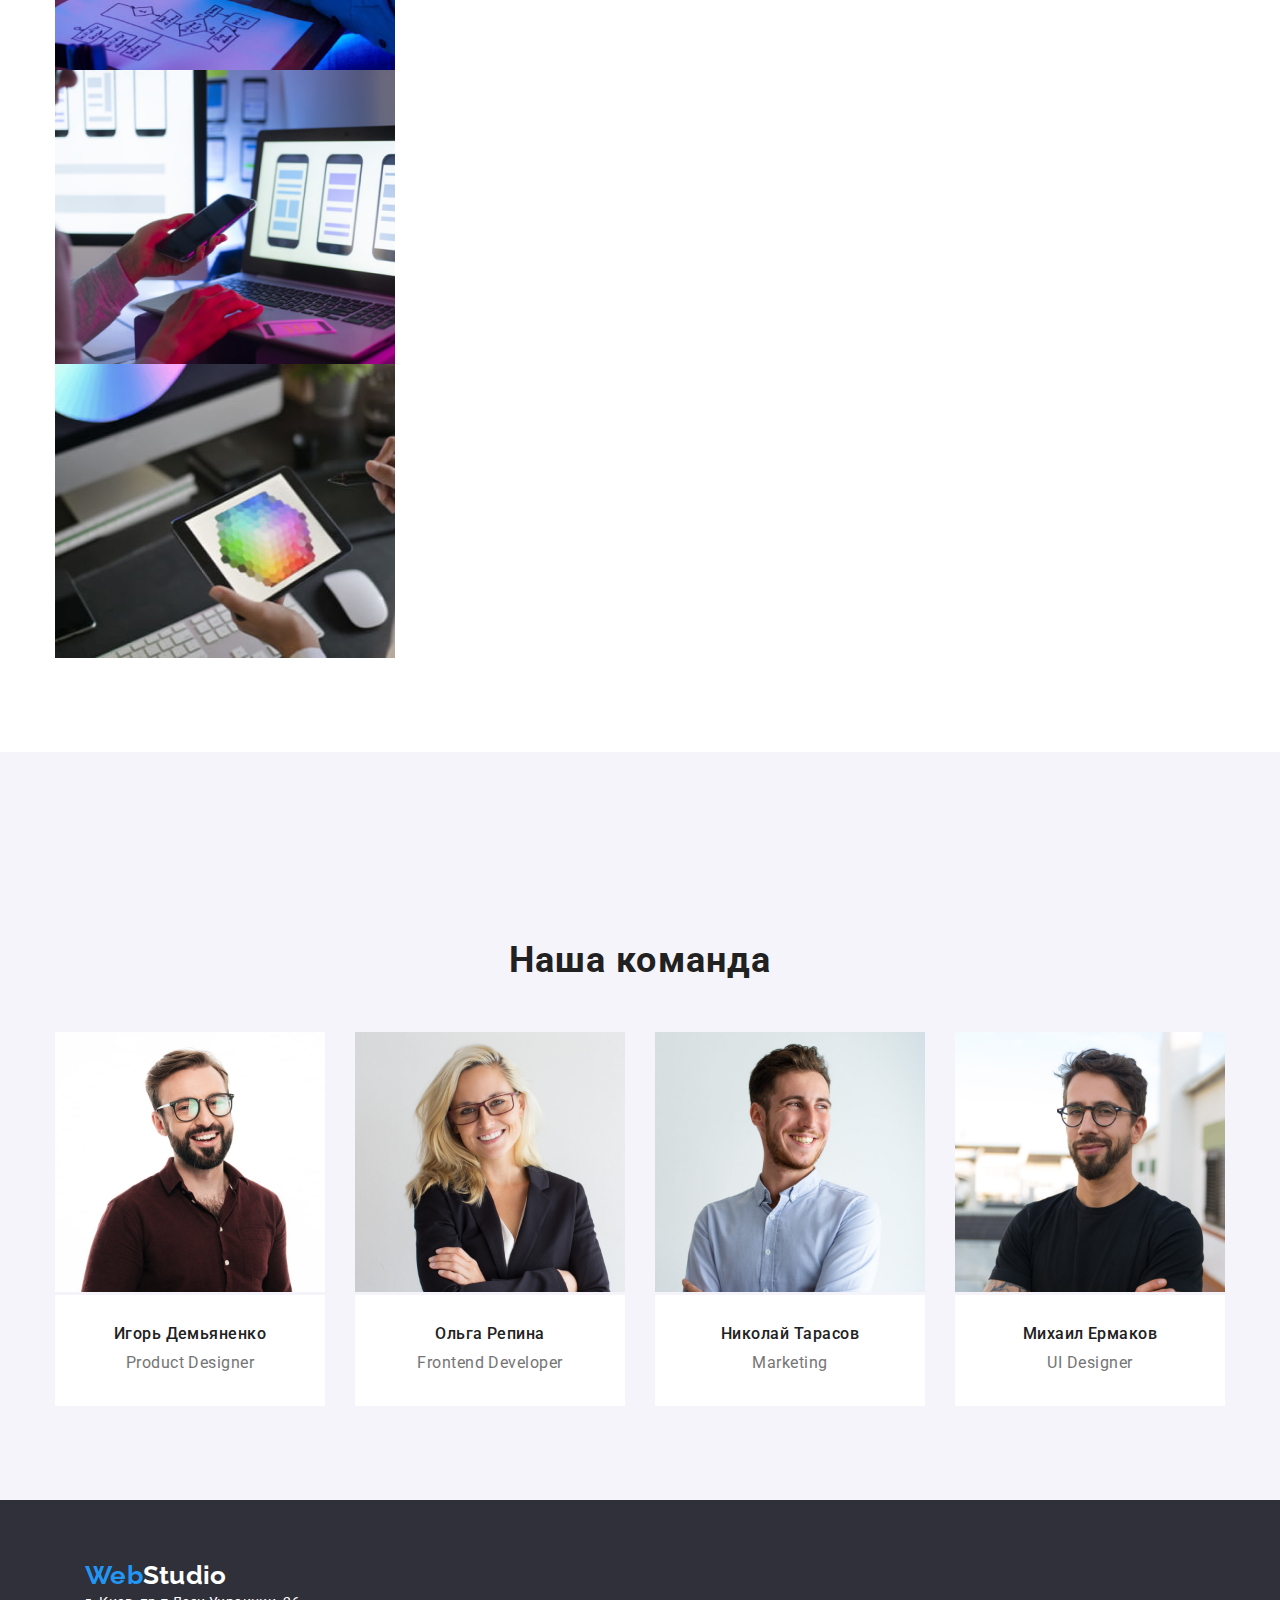
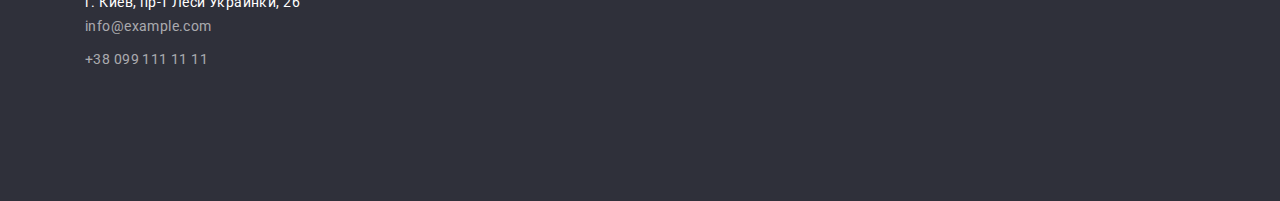
==== commit 0a6b88a5: "dddd" ====
--- a/index.html
+++ b/index.html
@@ -44,7 +44,7 @@
      </section>
 
    <!--особенности-->
-      <section>
+      <section class="section"> 
         <div class="container">
        <ul class="main">
          <li><h3 class="main-title">Внимание к деталям</h3>
@@ -59,12 +59,9 @@
      </section>
   <!--Секция фотопрезентация-->
      
-<section>
-  <div class="wtitle">
+<section class="section">
+  <div class="container">
     <h2 class="work-title">Чем мы занимаемся</h2>
-
-
-
        <ul class="work">
          <li class="photowork">
            <img  class="workphoto" src="./images/main/1.jpg" alt="наша работа" width="370" height="294">
@@ -79,8 +76,8 @@
     </div>
     </section>
 <!--Секция команда-->
-    <section class="team">
-      <div class="team container">
+    <section class="team section">
+      <div class="container">
       <h2 class="team-title">Наша команда</h2>
 <ul class="team-photo">
   <li>
@@ -107,23 +104,24 @@
 </div>
     </section>
    </main>
-
+   
    <footer class="footer">
-     <div class="container footer">
+     <div class="container">
     <a href="./index.html" class="logo-footer">
       <p lang="en"> <span class="logo-fw">Web</span>Studio</p></a>
-    <address class="address">г. Киев, пр-т Леси Украинки, 26
   <ul>
+    <address href="г. Киев, пр-т Леси Украинки, 26" class="address">г. Киев, пр-т Леси Украинки, 26
  <li class="footer-address">
-    <a href="mailto:info@example.com" class="footer-info">info@example.com</a>
+    <a href="mailto:info@example.com" class="footer-info address">info@example.com</a>
   </li>
   <li class="footer-address">
-    <a href="tel:+380991111111" class="footer-info">+38 099 111 11 11</a>
+    <a href="tel:+380991111111" class="footer-info address">+38 099 111 11 11</a>
   </li>
 </ul>
 </div>
 </address>
 </footer>
+
   
 </body>
-</html>
+</html> 
--- a/css/styles.css
+++ b/css/styles.css
@@ -21,8 +21,9 @@
     h4,
     h5,
     h6,
-    p { margin: 0; text-decoration: none;}
+    p { margin: 0;}
      ul, ol {margin:0;padding-left:0;}
+     li {margin-right: 30px;}
     button {cursor:pointer;}
     body {
     margin:0 auto; 
@@ -32,21 +33,17 @@
     line-height: 1.17;
     letter-spacing: 0.02em;
     color: #212121;}
-    
+    .section {padding-top: 94px;padding-bottom: 94px;}
     .container {
-        display:flex;
-        flex-direction:row;
         width: 1200px; 
         padding-left: 15px;
         padding-right: 15px;
         margin: 0 auto;
     }
-    
     .section {padding-top: 94px;padding-bottom: 94px;}
     .header {
-        display:flex; 
+        display:flex;
         justify-content: space-around;
-        max-height:80px ;
         align-items: center;
     }
     .logo-blue {color: #2196F3;}
@@ -153,7 +150,7 @@
         line-height: 1.14;
         letter-spacing: 0.03em;
         text-transform: uppercase;
-        color: #212121;}
+        color: #212121;padding-bottom: 10px;}
     .main-text {
         font-weight: 400;
         font-size: 14px;
@@ -161,8 +158,8 @@
         letter-spacing: 0.03em;
         color: #757575; 
         display:flex;
-        padding-right: 30px; 
-        padding-bottom: 179px;}
+        margin-right: 30px; 
+        margin-bottom: 179px;}
     
     
     
@@ -174,14 +171,13 @@
         letter-spacing: 0.03em;
         color: #212121; display: flex; justify-content: center;padding-bottom: 50px;}
     
-    .work {display: flex; flex-wrap:wrap;justify-content: center;}
-    
-    .workphoto {padding-right: 30px;padding-bottom: 94px;}
-    
-    
-    
-    
-    .team {background: #F5F4FA; display:block;flex-wrap: wrap; max-height: 648px;}
+    
+    .workphoto {padding-right: 30px; display: flex;flex-direction: row;}
+    
+    
+    
+    
+    .team {background: #F5F4FA;}
     .team-title {
         font-weight: 700;
         font-size: 36px;
@@ -190,7 +186,7 @@
         letter-spacing: 0.03em;
         color: #212121;
     padding-top: 94px; padding-bottom: 50px;}
-    .team-photo {list-style:none;display:flex; justify-content: space-around;padding-bottom: 94px;}
+    .team-photo {display:flex;}
     .team-name {
         font-weight: 500;
         font-size: 16px;
@@ -205,7 +201,7 @@
     text-align: center;
     letter-spacing: 0.03em;
     color: #757575;padding-top: 10px;padding-bottom:  33px;background-color: #FFFFFF;}
-    .footer {background:#2F303A;display:flex; flex-direction: column; justify-content: flex-start;max-height: 252px;padding-bottom: 60px; padding-left: 60px;}
+    .footer {background:#2F303A; padding-bottom: 60px; padding-left: 60px;padding-top: 60px;}
     
     .logo-fw {color: #2196F3;}
     .logo-footer {text-decoration: none;
@@ -214,8 +210,6 @@
         font-size: 26px;
         line-height: 1.19;
         color: #FFFFFF;
-    padding-top: 60px;
-    padding-bottom: 20px;
     }
     .address {
     font-style: normal;
@@ -223,9 +217,11 @@
     font-size: 14px;
     line-height: 1.71;
     letter-spacing: 0.03em;
-    color: #FFFFFF;}
-    
-    .footer-address {list-style: none;}
+    color: #FFFFFF;padding-bottom: 60px;}
+   
+
+    
+    .footer-address {list-style: none;padding-bottom: 9px;}
     .footer-info {
     text-decoration: none;
     font-style: normal;
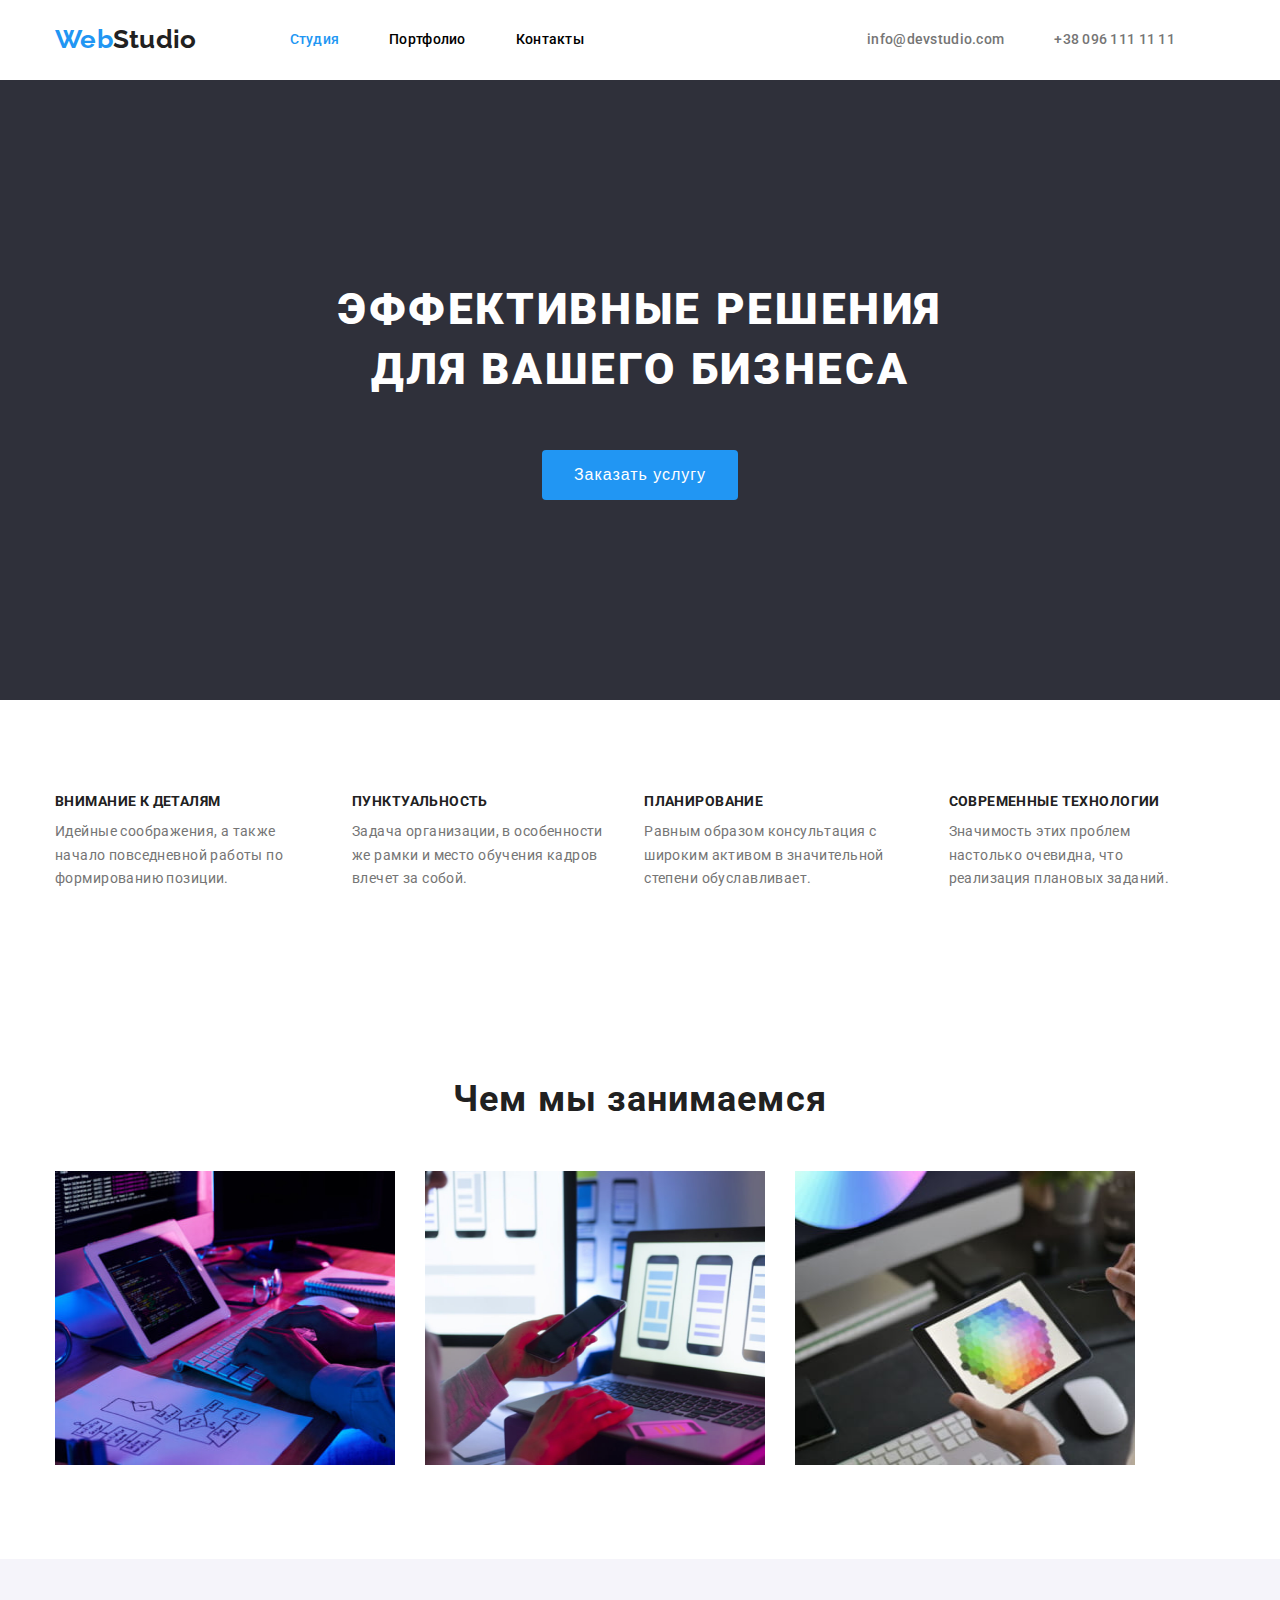
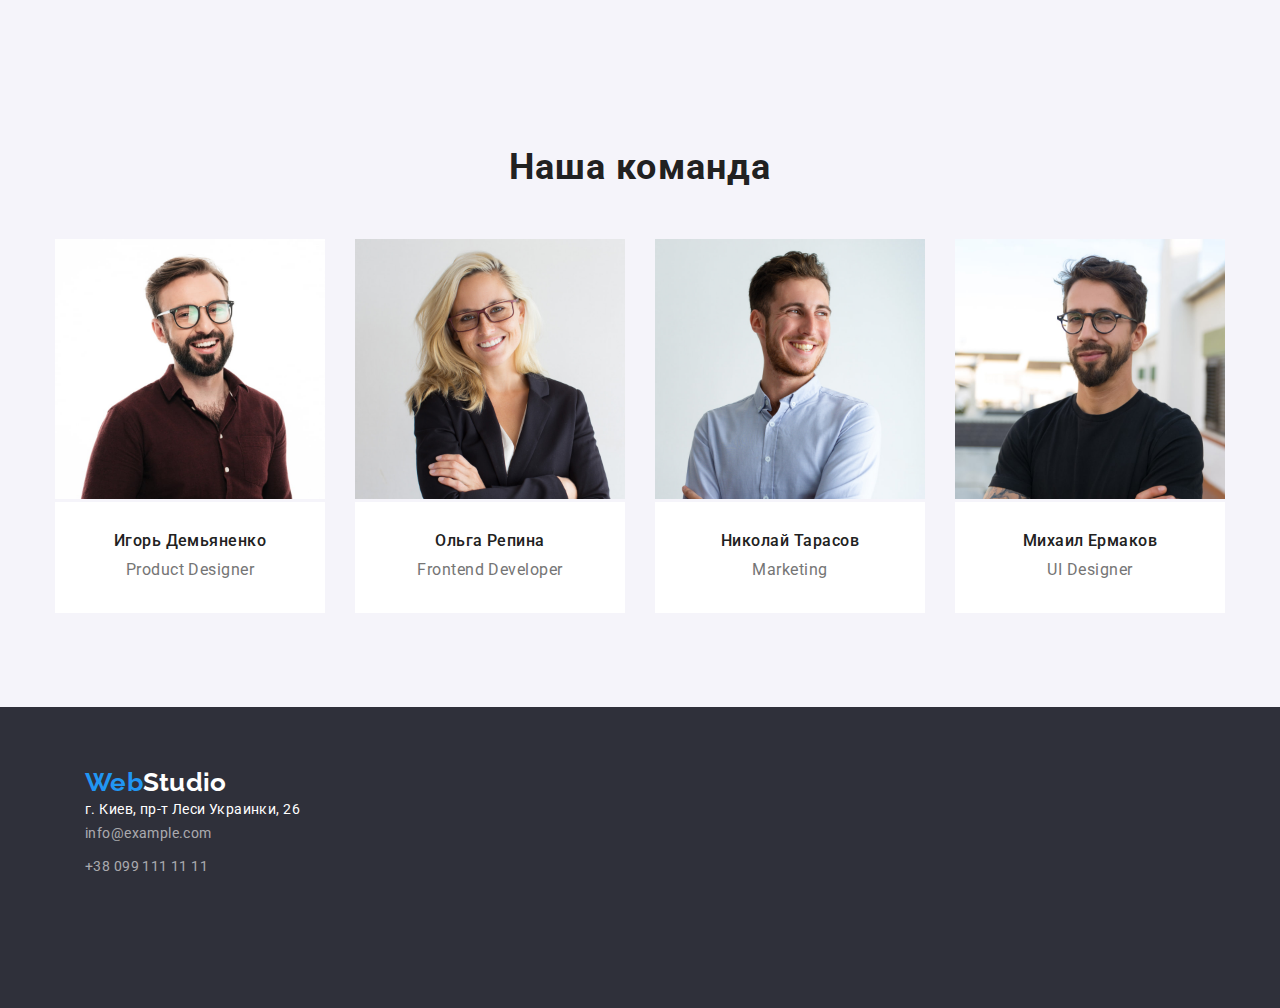
==== commit 980bf2eb: "final" ====
--- a/index.html
+++ b/index.html
@@ -17,7 +17,7 @@
 <body>
   <!--Шапка сайта-->
    <header class="header">
-    <div class="container ">
+    <div class="container cheader ">
     <nav class="nav">
     <a href="./index.html" class="logo">
       <p lang="en"> <span class="logo-blue">Web</span>Studio</p></a>
@@ -30,7 +30,7 @@
     <ul class="communication">
    <li> <a class="contact link" href="mailto:info@devstudio.com">info@devstudio.com</a></li>
    <li> <a class="contact link" href="tel:+380961111111">+38 096 111 11 11</a></li>
-    </ul>
+    </ul> 
    </header> </div>
 
    <!--Уникальный контент-->
@@ -39,7 +39,7 @@
      <section class="hero-section">
        <div class="container hero">
 <h1 class="hero-header hero">Эффективные решения для вашего бизнеса</h1>
-<button class="button hero" type="button">Заказать услугу</button>
+<button class="button order" type="button">Заказать услугу</button>
        </div>
      </section>
 
@@ -80,22 +80,22 @@
       <div class="container">
       <h2 class="team-title">Наша команда</h2>
 <ul class="team-photo">
-  <li>
+  <li class="people">
     <img src="./images/team/ihor.jpg" alt="Игорь Демьяненко" width="270" height="260">
     <h3 class="team-name">Игорь Демьяненко</h3>
             <p lang="en" class="team-job">Product Designer</p>
   </li>
-  <li>
+  <li class="people">
     <img src="./images/team/olga.jpg" alt="Ольга Репина" width="270" height="260">
     <h3 class="team-name">Ольга Репина</h3>
             <p lang="en" class="team-job">Frontend Developer</p>
   </li>
-  <li>
+  <li class="people">
     <img src="./images/team/nikolay.jpg" alt="Николай Тарасов" width="270" height="260">
     <h3 class="team-name">Николай Тарасов</h3>
             <p lang="en" class="team-job">Marketing</p>
   </li>
-  <li>
+  <li class="people">
     <img src="./images/team/michael.jpg" alt="Михаил Ермаков" width="270" height="260">
     <h3 class="team-name">Михаил Ермаков</h3>
             <p lang="en" class="team-job">UI Designer</p>
@@ -120,7 +120,7 @@
 </ul>
 </div>
 </address>
-</footer>
+</footer> 
 
   
 </body>
--- a/css/styles.css
+++ b/css/styles.css
@@ -13,6 +13,7 @@
     padding:0;
     list-style:none;
     box-sizing:border-box;
+    text-decoration: none;
     }
     
     h1,
@@ -23,7 +24,7 @@
     h6,
     p { margin: 0;}
      ul, ol {margin:0;padding-left:0;}
-     li {margin-right: 30px;}
+     
     button {cursor:pointer;}
     body {
     margin:0 auto; 
@@ -41,11 +42,6 @@
         margin: 0 auto;
     }
     .section {padding-top: 94px;padding-bottom: 94px;}
-    .header {
-        display:flex;
-        justify-content: space-around;
-        align-items: center;
-    }
     .logo-blue {color: #2196F3;}
     .logo{
         display:flex;
@@ -59,7 +55,7 @@
         align-items: center;
         padding-top: 24px;
         padding-bottom:25px ;}
-    
+.cheader {display: flex;}
     .site-nav{
     list-style:none;
     font-weight: 500;
@@ -70,22 +66,21 @@
     justify-content:space-around;
     padding-top: 32px;
     padding-bottom: 32px;
-    
-    }
-     
-    .link {text-decoration: none; list-style:none; color: #212121;margin-right: 50px;}
+    }
+    .list {color: black;}
+    .contact {color: #757575;}
+    .link {text-decoration: none;list-style:none; margin-right: 50px;}
     .link:hover, .link:focus{color:  #2196F3}
     .communication {
         text-decoration:none; list-style:none;
         font-weight: 500;
         font-size: 14px;
         line-height: 1.14;
-        color: #757575;
         display:flex;
         align-items: center; 
         margin-left: auto;
     }
-    
+
     .hero {
     background: #2F303A;
     color: #FFFFFF;
@@ -94,13 +89,13 @@
     line-height: 1.36;
     text-align: center;
     letter-spacing: 0.06em;
-    text-transform: uppercase;
     display: flex;
-      flex-direction: column;
-      justify-content: center;
-      align-items: center;
-      
-    }
+    flex-direction: column;
+    justify-content: center;
+    align-items: center; 
+    }
+    .order {max-height: 50px; max-width: 200px;}
+
     .hero-section {
         padding-top: 200px;
         padding-bottom: 200px;
@@ -119,6 +114,18 @@
     }
     
     .button {
+        padding: 10px 32px; 
+        font-size: 16px;
+        line-height: 1.88;
+        display: flex;
+        align-items: center;
+        text-align: center;
+        letter-spacing: 0.06em;
+        color: #FFFFFF;
+        background: #2196F3;
+        box-shadow: 0px 1px 1px rgba(0, 0, 0, 0);
+        border-radius: 4px;cursor:pointer;}
+    .button:hover {
         font-weight: 700;
         font-size: 16px;
         line-height: 1.87;
@@ -127,19 +134,8 @@
         text-align: center;
         letter-spacing: 0.06em;
         color: #FFFFFF;
-        background: #2196F3;
-        box-shadow: 0px 1px 1px rgba(0, 0, 0, 0);
-        border-radius: 4px;}
-    .button:hover {
-        font-weight: 700;
-        font-size: 16px;
-        line-height: 1.87;
-        display: flex;
-        align-items: center;
-        text-align: center;
-        letter-spacing: 0.06em;
-        color: #FFFFFF;
-        background: #188CE8;}
+        background: #188CE8;
+        }
     
     .main { list-style: none; background:#FFFFFF; 
         display:flex;
@@ -158,10 +154,7 @@
         letter-spacing: 0.03em;
         color: #757575; 
         display:flex;
-        margin-right: 30px; 
-        margin-bottom: 179px;}
-    
-    
+        margin-right: 30px;}
     
     .work-title {
         font-weight: 700;
@@ -169,15 +162,16 @@
         line-height: 1.16;
         text-align: center;
         letter-spacing: 0.03em;
-        color: #212121; display: flex; justify-content: center;padding-bottom: 50px;}
+        color: #212121;padding-bottom: 50px;}
     
     
     .workphoto {padding-right: 30px; display: flex;flex-direction: row;}
     
-    
+    .work {display: flex;}
     
     
     .team {background: #F5F4FA;}
+    .people {padding-right: 30px;}
     .team-title {
         font-weight: 700;
         font-size: 36px;
@@ -200,7 +194,8 @@
     line-height: 1.18;
     text-align: center;
     letter-spacing: 0.03em;
-    color: #757575;padding-top: 10px;padding-bottom:  33px;background-color: #FFFFFF;}
+    color: #757575;padding-top: 10px;padding-bottom:  33px;background-color: #FFFFFF;
+    box-shadow: rgba(0, 0, 0, 0.2);}
     .footer {background:#2F303A; padding-bottom: 60px; padding-left: 60px;padding-top: 60px;}
     
     .logo-fw {color: #2196F3;}
@@ -244,11 +239,10 @@
     color: #212121;}
     
     .portfolio-type {
-    font-weight: 400;
+    color: #757575;
     font-size: 16px;
     line-height: 1.87;
-    letter-spacing: 0.03em;
-    color: #757575;}
+    letter-spacing: 0.03em;}
     
     button {
        
@@ -270,8 +264,6 @@
         box-sizing: border-box;
         background-color: -internal-light-dark(rgb(239, 239, 239), rgb(59, 59, 59));
         margin: 0em;
-        padding: 1px 6px;
-        border-width: 2px;
         border-style: outset;
         border-color: -internal-light-dark(rgb(118, 118, 118), rgb(133, 133, 133));
         border-image: initial;
@@ -282,9 +274,10 @@
     line-height:1.62;
     text-align: center;
     letter-spacing: 0.03em;
-    color: #212121; display: flex; justify-content: center; align-items: center;}
-    
-    .all-button {list-style: none;display: flex;padding-top: 94px; justify-content: center; padding-bottom: 50px;}
+    color: #212121; display: flex; justify-content: center; align-items: center;
+padding-right: 0px;}
+    
+    .all-button {list-style: none;display: flex; justify-content: center; margin-bottom: 50px;}
     .button1 {
         border:0;
         font-weight: 500;
@@ -325,8 +318,7 @@
         border-radius: 4px;}
     
       nav {display: flex; align-items: center;}  
-          
-    .portfolio-list {display: flex;flex-wrap: wrap;min-height: 1170px;}    
-    .portfolio-photo1 {padding-right: 30px;}
-    .portfolio-type {padding-bottom: 60px;}
-    +    
+.portfolio-list {display:flex; flex-wrap:wrap; height: 1272px; flex-direction: column; width: 1170px;}
+.portfolio-list:nth-child(3n + 1) {padding-right: 0px;}
+.more {padding-left: 24px;padding-right:24px ;padding-top: 20px;padding-bottom: 20px;}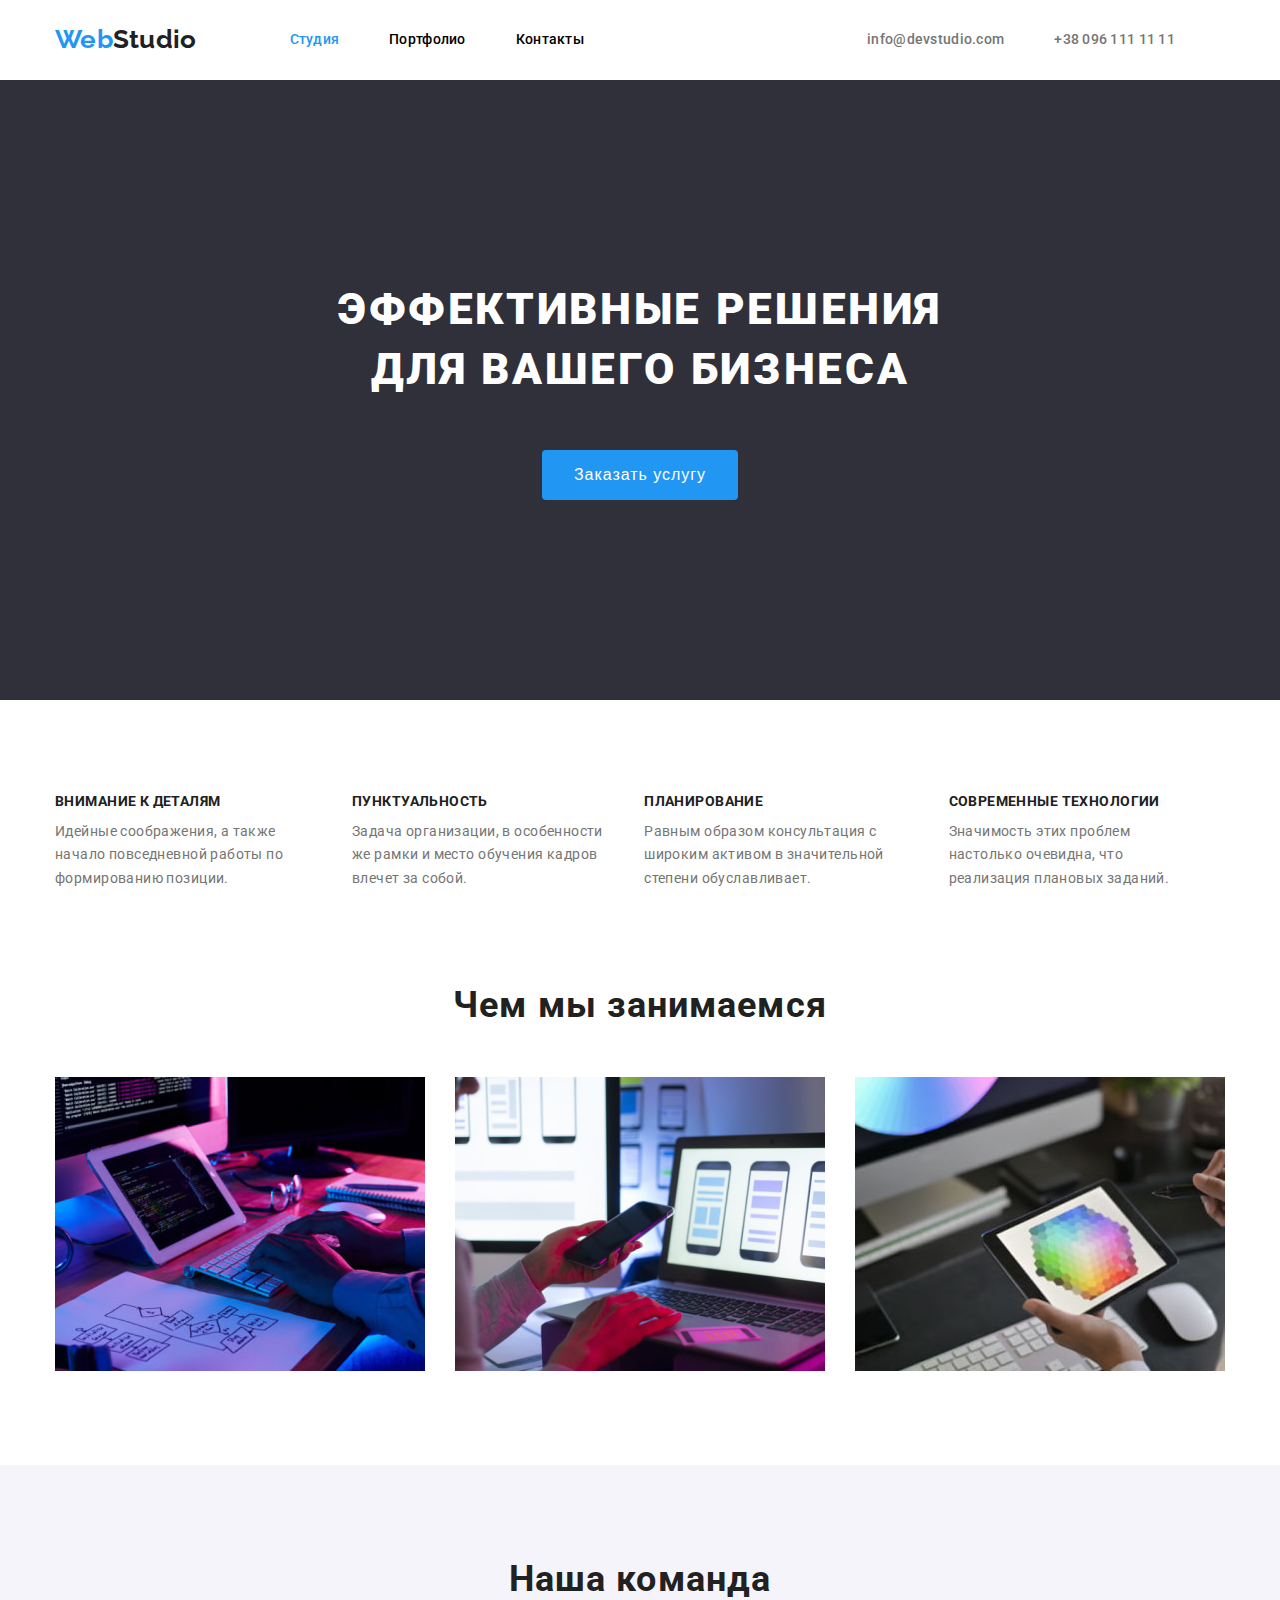
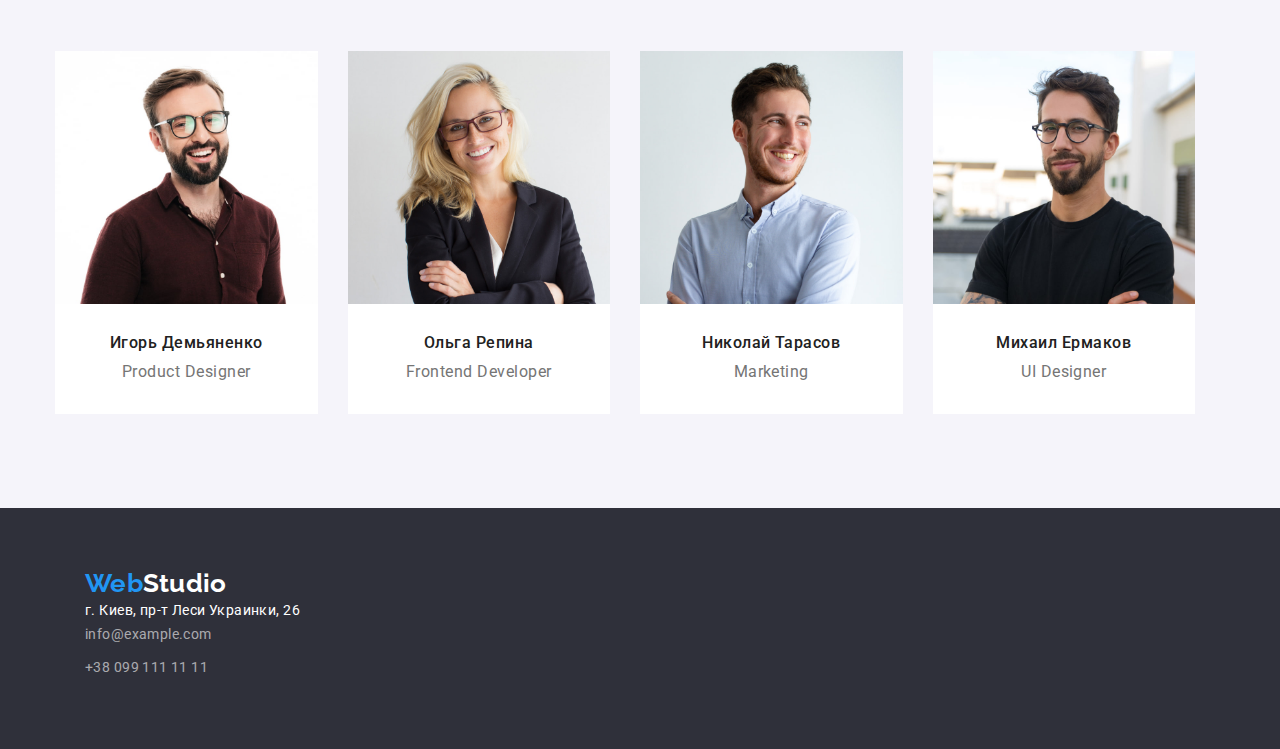
==== commit 8dec98a8: "fixed" ====
--- a/index.html
+++ b/index.html
@@ -59,7 +59,7 @@
      </section>
   <!--Секция фотопрезентация-->
      
-<section class="section">
+<section class="section style">
   <div class="container">
     <h2 class="work-title">Чем мы занимаемся</h2>
        <ul class="work">
@@ -81,22 +81,22 @@
       <h2 class="team-title">Наша команда</h2>
 <ul class="team-photo">
   <li class="people">
-    <img src="./images/team/ihor.jpg" alt="Игорь Демьяненко" width="270" height="260">
+    <img src="./images/team/ihor.jpg" alt="Игорь Демьяненко" width="270" height="260" class="images">
     <h3 class="team-name">Игорь Демьяненко</h3>
             <p lang="en" class="team-job">Product Designer</p>
   </li>
   <li class="people">
-    <img src="./images/team/olga.jpg" alt="Ольга Репина" width="270" height="260">
+    <img src="./images/team/olga.jpg" alt="Ольга Репина" width="270" height="260" class="images">
     <h3 class="team-name">Ольга Репина</h3>
             <p lang="en" class="team-job">Frontend Developer</p>
   </li>
   <li class="people">
-    <img src="./images/team/nikolay.jpg" alt="Николай Тарасов" width="270" height="260">
+    <img src="./images/team/nikolay.jpg" alt="Николай Тарасов" width="270" height="260" class="images">
     <h3 class="team-name">Николай Тарасов</h3>
             <p lang="en" class="team-job">Marketing</p>
   </li>
   <li class="people">
-    <img src="./images/team/michael.jpg" alt="Михаил Ермаков" width="270" height="260">
+    <img src="./images/team/michael.jpg" alt="Михаил Ермаков" width="270" height="260" class="images">
     <h3 class="team-name">Михаил Ермаков</h3>
             <p lang="en" class="team-job">UI Designer</p>
   </li>
@@ -108,9 +108,11 @@
    <footer class="footer">
      <div class="container">
     <a href="./index.html" class="logo-footer">
-      <p lang="en"> <span class="logo-fw">Web</span>Studio</p></a>
-  <ul>
-    <address href="г. Киев, пр-т Леси Украинки, 26" class="address">г. Киев, пр-т Леси Украинки, 26
+      <lang="en"> <span class="logo-fw">Web</span>Studio</a>
+  <address>
+      <ul>
+     <li class=""> 
+    <a href="г. Киев, пр-т Леси Украинки, 26" class="address">г. Киев, пр-т Леси Украинки, 26</a></li>
  <li class="footer-address">
     <a href="mailto:info@example.com" class="footer-info address">info@example.com</a>
   </li>
--- a/css/styles.css
+++ b/css/styles.css
@@ -41,7 +41,7 @@
         padding-right: 15px;
         margin: 0 auto;
     }
-    .section {padding-top: 94px;padding-bottom: 94px;}
+    .style {padding-top: 0px;}
     .logo-blue {color: #2196F3;}
     .logo{
         display:flex;
@@ -64,12 +64,11 @@
     display:flex; 
     align-items: center;
     justify-content:space-around;
-    padding-top: 32px;
-    padding-bottom: 32px;
     }
     .list {color: black;}
     .contact {color: #757575;}
-    .link {text-decoration: none;list-style:none; margin-right: 50px;}
+    .link {text-decoration: none;list-style:none; margin-right: 50px; padding-top: 32px;
+        padding-bottom: 32px;}
     .link:hover, .link:focus{color:  #2196F3}
     .communication {
         text-decoration:none; list-style:none;
@@ -165,7 +164,7 @@
         color: #212121;padding-bottom: 50px;}
     
     
-    .workphoto {padding-right: 30px; display: flex;flex-direction: row;}
+    .workphoto {margin-right: 30px; display: flex;}
     
     .work {display: flex;}
     
@@ -179,7 +178,7 @@
         text-align: center;
         letter-spacing: 0.03em;
         color: #212121;
-    padding-top: 94px; padding-bottom: 50px;}
+    margin-bottom: 50px;}
     .team-photo {display:flex;}
     .team-name {
         font-weight: 500;
@@ -196,15 +195,17 @@
     letter-spacing: 0.03em;
     color: #757575;padding-top: 10px;padding-bottom:  33px;background-color: #FFFFFF;
     box-shadow: rgba(0, 0, 0, 0.2);}
+    .images {display: block; max-width: 100%; height:auto;}
     .footer {background:#2F303A; padding-bottom: 60px; padding-left: 60px;padding-top: 60px;}
     
-    .logo-fw {color: #2196F3;}
+    .logo-fw {color: #2196F3;margin-bottom: 20px;}
     .logo-footer {text-decoration: none;
         font-family: 'Raleway';
         font-weight: 700;
         font-size: 26px;
         line-height: 1.19;
         color: #FFFFFF;
+        
     }
     .address {
     font-style: normal;
@@ -212,7 +213,7 @@
     font-size: 14px;
     line-height: 1.71;
     letter-spacing: 0.03em;
-    color: #FFFFFF;padding-bottom: 60px;}
+    color: #FFFFFF;}
    
 
     
@@ -226,7 +227,7 @@
     letter-spacing: 0.03em;
     color: rgba(255, 255, 255, 0.6);
     }
-    
+    .footer-info:not:(:last-child) {margin-bottom: 9px;}
     .footer .footer-info:hover,
     .footer .footer-info:focus {
       color: var(--color-accent);}
@@ -285,7 +286,7 @@
         line-height: 1.62;
         text-align: center;
         letter-spacing: 0.03em;
-        height: 38px;
+       padding: 6px 22px;
         color: #FFFFFF;
         background: #2196F3;
         box-shadow: 0px 3px 1px rgba(0, 0, 0, 0.1), 0px 1px 2px rgba(0, 0, 0, 0.08), 0px 2px 2px rgba(0, 0, 0, 0.12);
@@ -299,8 +300,7 @@
         text-align: center;
         letter-spacing: 0.03em;
         color: #212121;
-    width: 128px;
-    height: 38px;
+   padding: 6px 22px;
     left: 576px;
     top: 174px;
     background: #F5F4FA;
@@ -319,6 +319,9 @@
     
       nav {display: flex; align-items: center;}  
     
-.portfolio-list {display:flex; flex-wrap:wrap; height: 1272px; flex-direction: column; width: 1170px;}
+.portfolio-list {display:flex; flex-wrap:wrap; gap:30px;}
 .portfolio-list:nth-child(3n + 1) {padding-right: 0px;}
-.more {padding-left: 24px;padding-right:24px ;padding-top: 20px;padding-bottom: 20px;}+.more {padding-left: 24px;padding-right:24px;
+    border-left:1px solid #EEEEEE; 
+    border-right: 1px solid #EEEEEE;
+    border-bottom: 1px solid #EEEEEE;}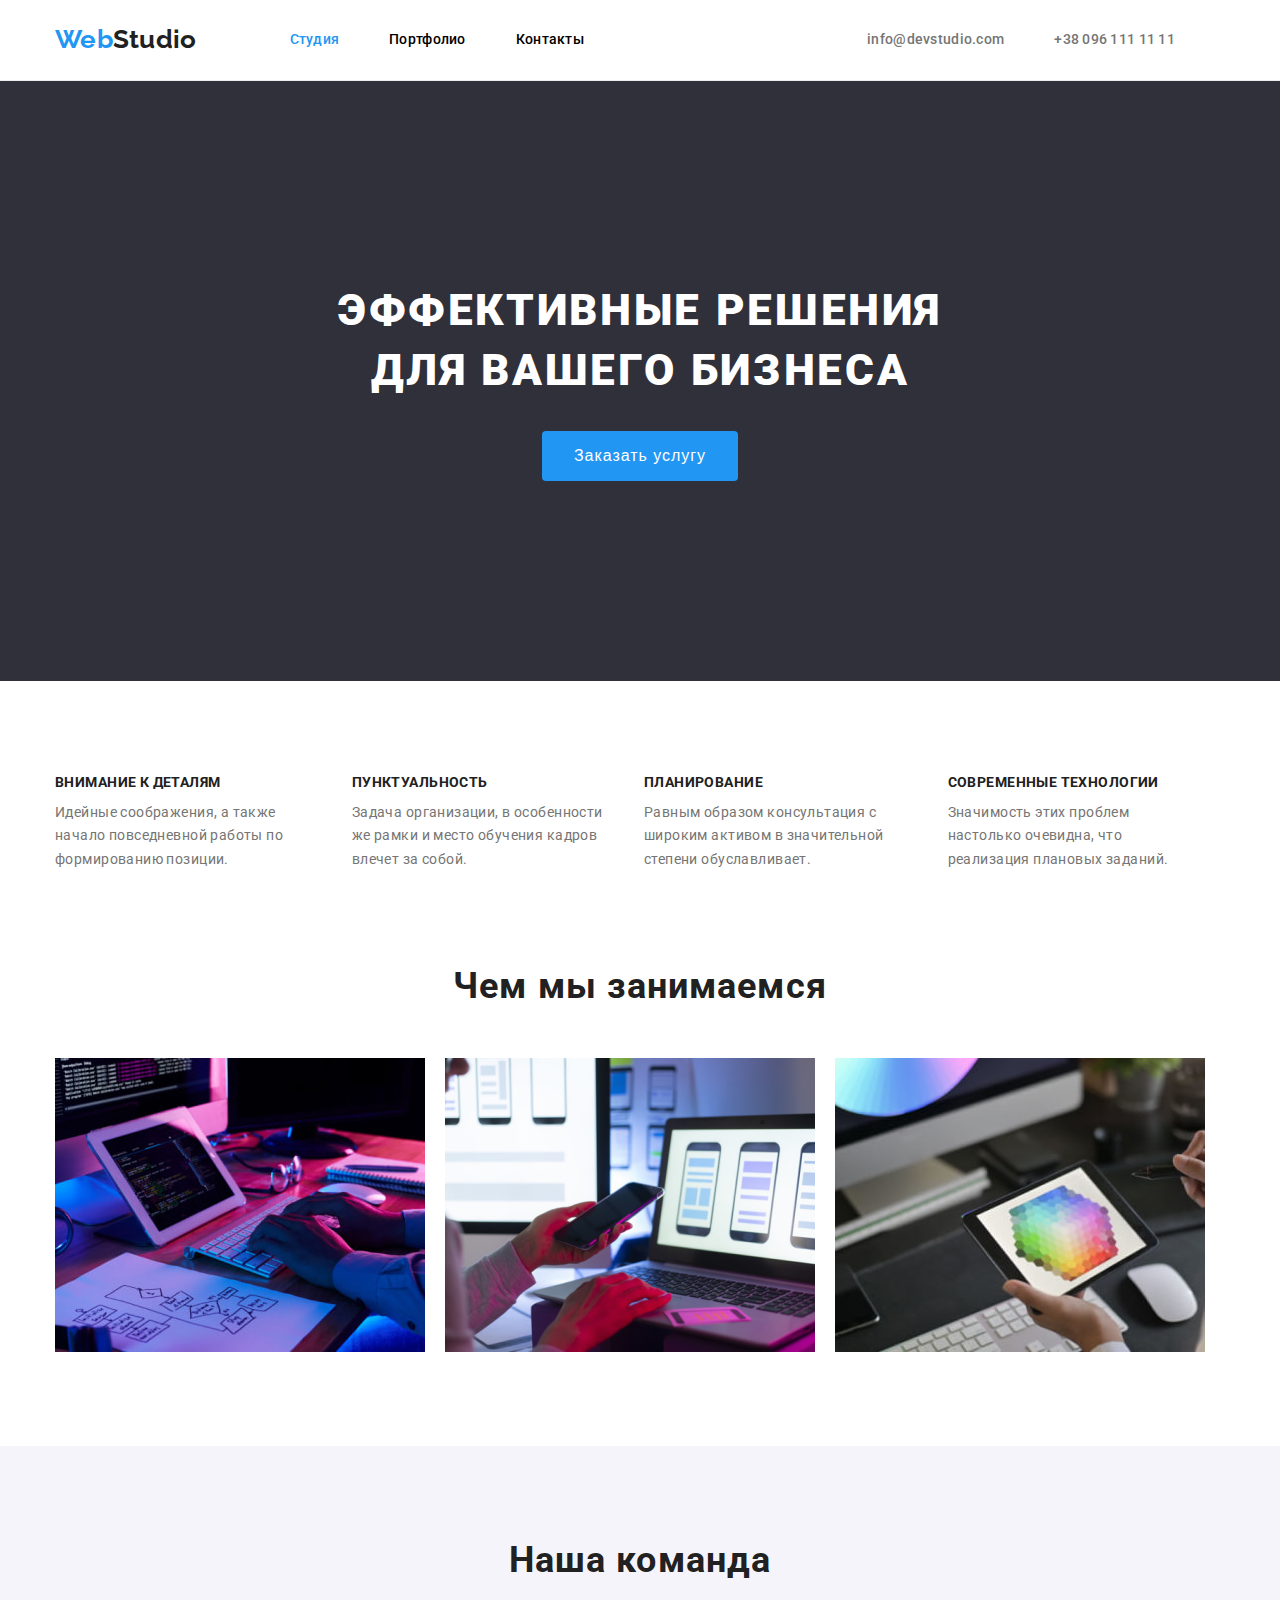
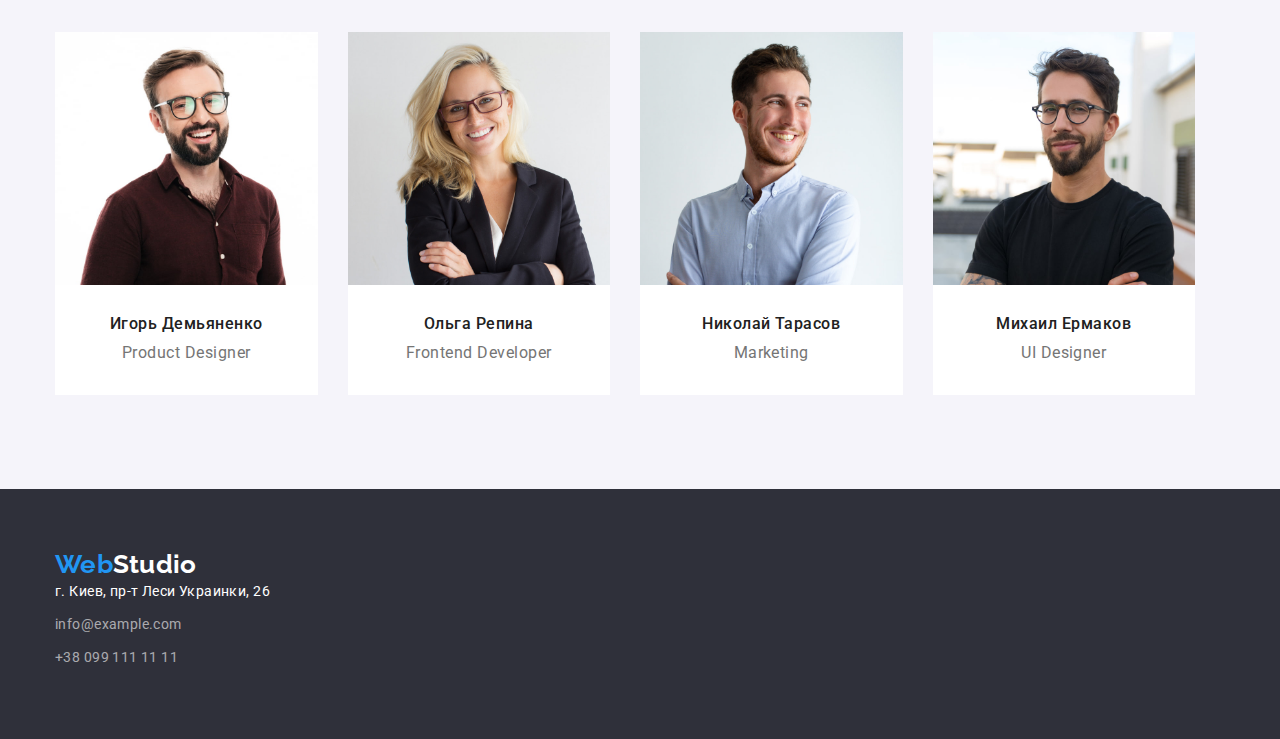
==== commit 1e6c6a08: "finish" ====
--- a/index.html
+++ b/index.html
@@ -47,13 +47,13 @@
       <section class="section"> 
         <div class="container">
        <ul class="main">
-         <li><h3 class="main-title">Внимание к деталям</h3>
+         <li class="inform"><h3 class="main-title">Внимание к деталям</h3>
          <p class="main-text">Идейные соображения, а также начало повседневной работы по формированию позиции.</p></li>
-         <li><h3 class="main-title">Пунктуальность</h3>
+         <li class="inform"><h3 class="main-title">Пунктуальность</h3>
          <p class="main-text">Задача организации, в особенности же рамки и место обучения кадров влечет за собой.</p></li>
-         <li><h3 class="main-title">Планирование</h3>
+         <li class="inform"><h3 class="main-title">Планирование</h3>
          <p class="main-text">Равным образом консультация с широким активом в значительной степени обуславливает.</p></li>
-         <li><h3 class="main-title">Современные технологии</h3>
+         <li class="inform"><h3 class="main-title">Современные технологии</h3>
          <p class="main-text">Значимость этих проблем настолько очевидна, что реализация плановых заданий.</p></li>
        </ul>
      </section>
--- a/css/styles.css
+++ b/css/styles.css
@@ -28,12 +28,12 @@
     button {cursor:pointer;}
     body {
     margin:0 auto; 
-    
     font-family:"Roboto", sans-serif;
     font-size: 14px;
     line-height: 1.17;
     letter-spacing: 0.02em;
     color: #212121;}
+
     .section {padding-top: 94px;padding-bottom: 94px;}
     .container {
         width: 1200px; 
@@ -56,6 +56,7 @@
         padding-top: 24px;
         padding-bottom:25px ;}
 .cheader {display: flex;}
+.header {border-bottom: 1px solid #ECECEC;}
     .site-nav{
     list-style:none;
     font-weight: 500;
@@ -109,7 +110,7 @@
         color: #FFFFFF;
         display:flex; 
         max-width: 696px;
-        margin-bottom: 50px;
+        margin-bottom: 30px;
     }
     
     .button {
@@ -125,7 +126,7 @@
         box-shadow: 0px 1px 1px rgba(0, 0, 0, 0);
         border-radius: 4px;cursor:pointer;}
     .button:hover {
-        font-weight: 700;
+        padding: 10px 32px; 
         font-size: 16px;
         line-height: 1.87;
         display: flex;
@@ -145,15 +146,14 @@
         line-height: 1.14;
         letter-spacing: 0.03em;
         text-transform: uppercase;
-        color: #212121;padding-bottom: 10px;}
+        color: #212121;margin-bottom: 10px;}
     .main-text {
         font-weight: 400;
         font-size: 14px;
         line-height: 1.71;
         letter-spacing: 0.03em;
         color: #757575; 
-        display:flex;
-        margin-right: 30px;}
+        display:flex;}
     
     .work-title {
         font-weight: 700;
@@ -161,16 +161,16 @@
         line-height: 1.16;
         text-align: center;
         letter-spacing: 0.03em;
-        color: #212121;padding-bottom: 50px;}
-    
-    
-    .workphoto {margin-right: 30px; display: flex;}
+        color: #212121;margin-bottom: 50px;}
+    
+    .inform { margin-right: 30px;}
+    .workphoto {display: block;max-width: 100%;height: auto;margin-right: 30px;}
     
     .work {display: flex;}
     
     
     .team {background: #F5F4FA;}
-    .people {padding-right: 30px;}
+    .people {margin-right: 30px;}
     .team-title {
         font-weight: 700;
         font-size: 36px;
@@ -196,29 +196,32 @@
     color: #757575;padding-top: 10px;padding-bottom:  33px;background-color: #FFFFFF;
     box-shadow: rgba(0, 0, 0, 0.2);}
     .images {display: block; max-width: 100%; height:auto;}
-    .footer {background:#2F303A; padding-bottom: 60px; padding-left: 60px;padding-top: 60px;}
-    
-    .logo-fw {color: #2196F3;margin-bottom: 20px;}
+    .footer {background:#2F303A; padding-bottom: 60px; padding-top: 60px;}
+    
+    .logo-fw {color: #2196F3;}
     .logo-footer {text-decoration: none;
         font-family: 'Raleway';
         font-weight: 700;
         font-size: 26px;
         line-height: 1.19;
-        color: #FFFFFF;
-        
-    }
+        color: #FFFFFF;}
     .address {
+  
+    font-family: 'Roboto';
     font-style: normal;
     font-weight: 400;
     font-size: 14px;
     line-height: 1.71;
     letter-spacing: 0.03em;
     color: #FFFFFF;}
-   
-
-    
-    .footer-address {list-style: none;padding-bottom: 9px;}
+
+
+
+    
+    .footer-address {list-style: none;}
+  
     .footer-info {
+    font-family: 'Roboto'; 
     text-decoration: none;
     font-style: normal;
     font-weight: 400;
@@ -226,11 +229,15 @@
     line-height: 1.71;
     letter-spacing: 0.03em;
     color: rgba(255, 255, 255, 0.6);
-    }
-    .footer-info:not:(:last-child) {margin-bottom: 9px;}
+    margin-bottom: 9px;
+    margin-top: 9px;
+    display:block;
+    }
     .footer .footer-info:hover,
     .footer .footer-info:focus {
-      color: var(--color-accent);}
+      color:  #2196F3;}
+
+
     .portfolio {list-style: none; display: block; padding-bottom: 30px;}
     .portfolio-title {
     font-weight: 700;
@@ -321,7 +328,9 @@
     
 .portfolio-list {display:flex; flex-wrap:wrap; gap:30px;}
 .portfolio-list:nth-child(3n + 1) {padding-right: 0px;}
-.more {padding-left: 24px;padding-right:24px;
+.more {padding-left: 24px;padding-right:24px; padding-top: 20px; padding-bottom: 20px;
     border-left:1px solid #EEEEEE; 
     border-right: 1px solid #EEEEEE;
-    border-bottom: 1px solid #EEEEEE;}+    border-bottom: 1px solid #EEEEEE;}
+    .city {padding-top: 20px;}
+   